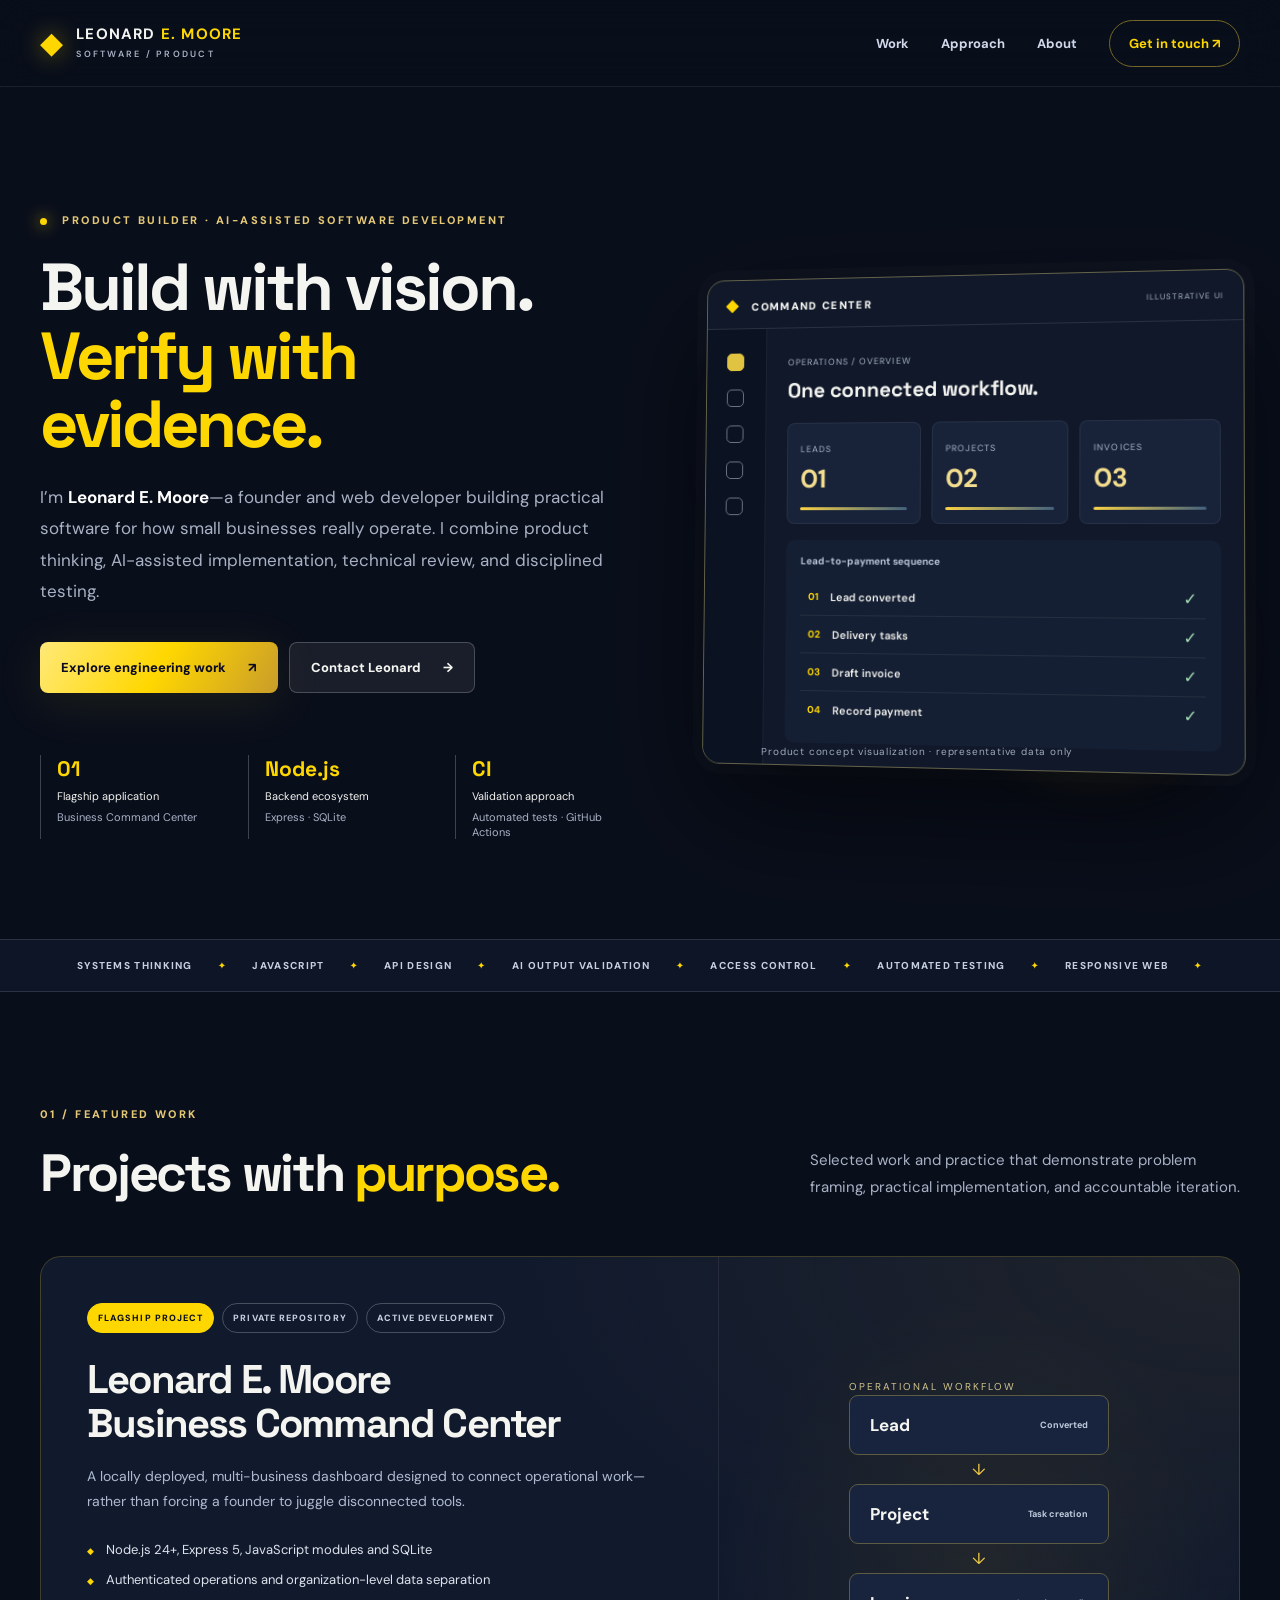
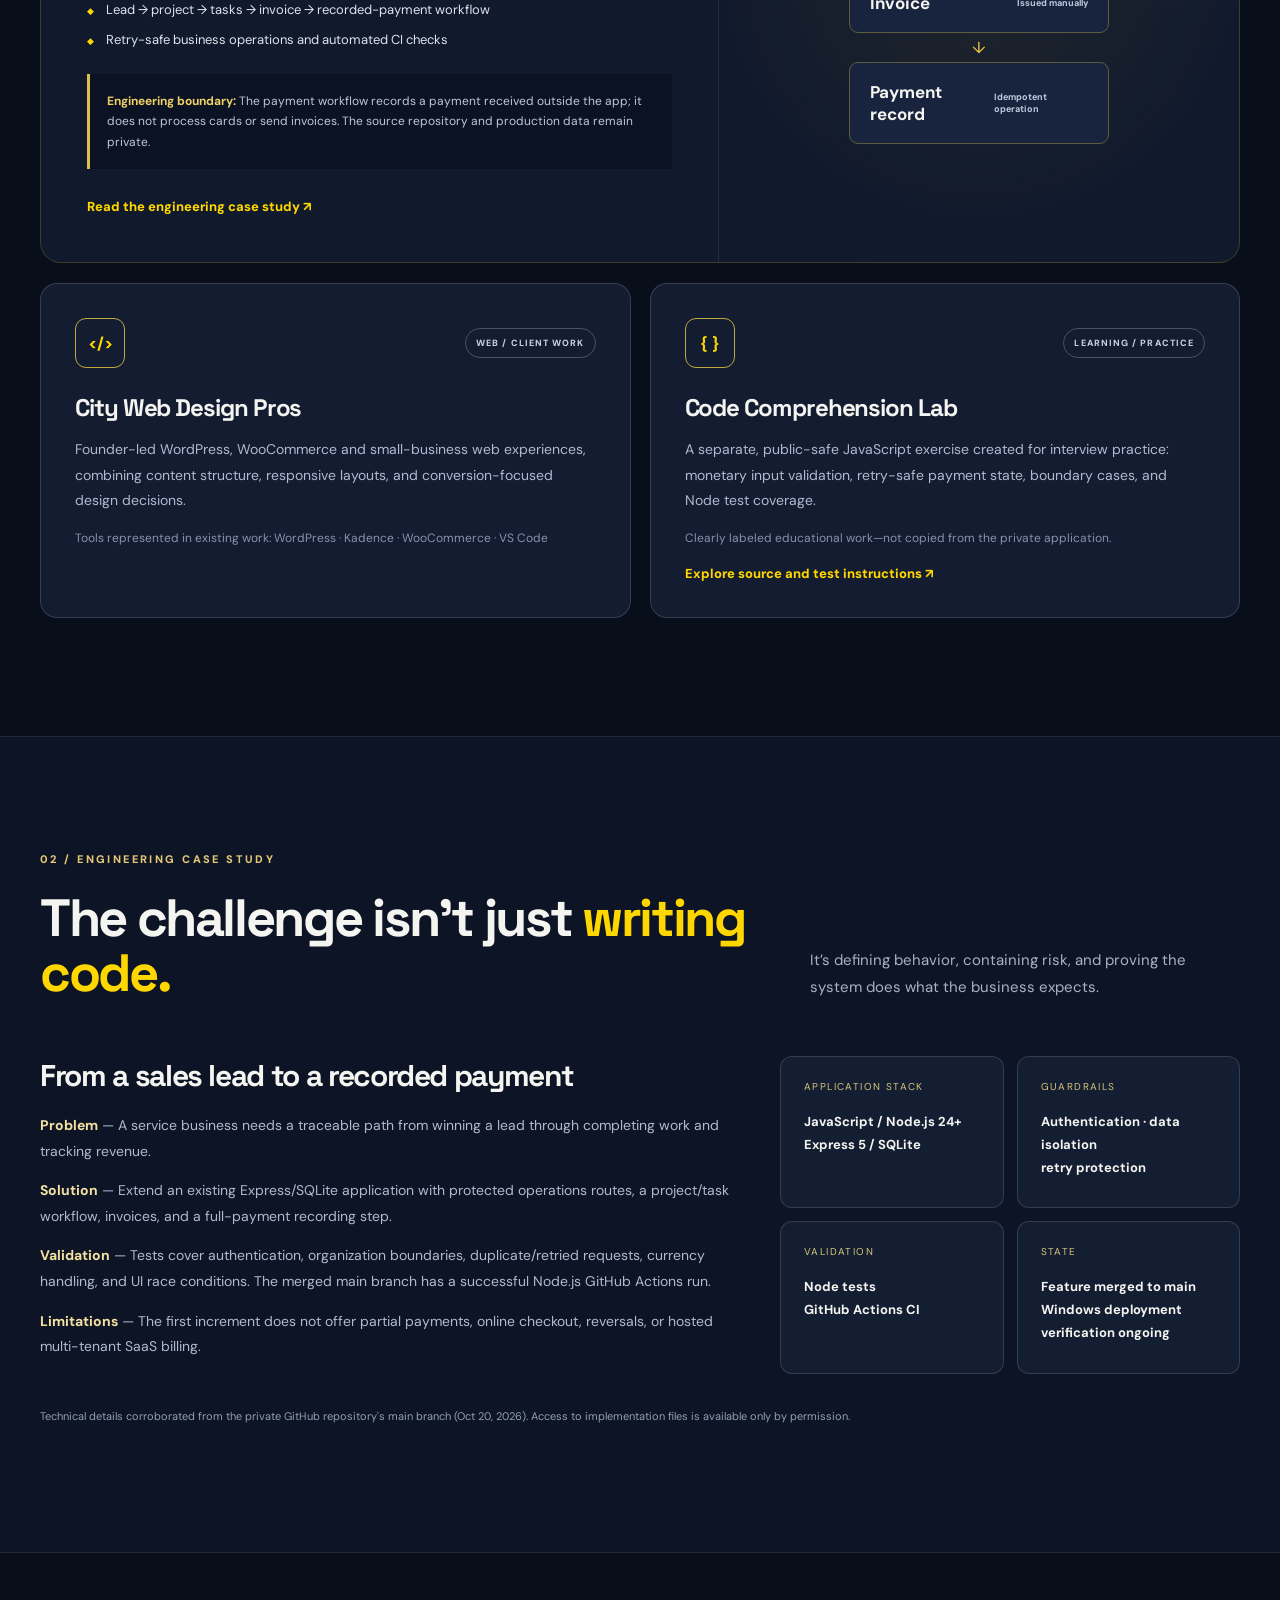
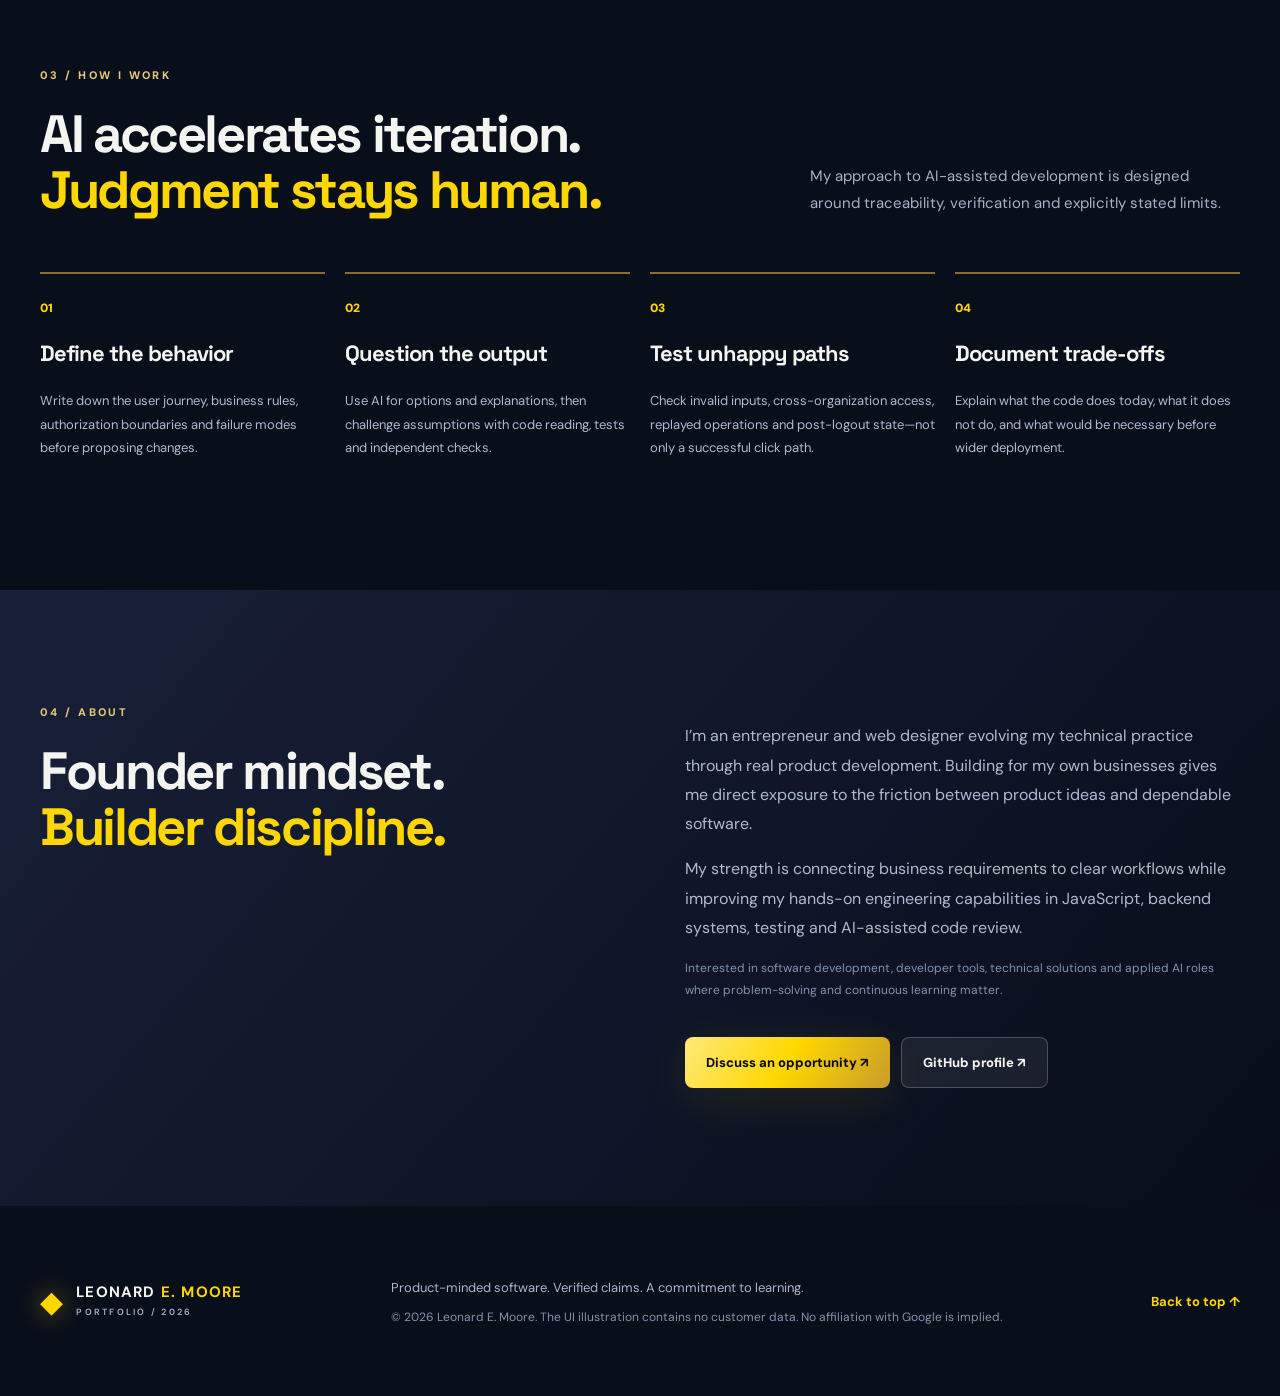
==== index.html @ 10c9452b "Publish engineering portfolio homepage" ====
<!doctype html>
<html lang="en"><head>
<meta charset="UTF-8"><meta name="viewport" content="width=device-width,initial-scale=1">
<meta name="theme-color" content="#090e1b"><meta name="description" content="Leonard E. Moore — founder, AI-assisted software builder and web developer. Explore real-world projects, engineering decisions, and selected work.">
<title>Leonard E. Moore | Software & Product Portfolio</title>
<link rel="icon" href="favicon.svg" type="image/svg+xml"><link rel="stylesheet" href="styles.css">
<meta property="og:title" content="Leonard E. Moore — Software & Product Portfolio"><meta property="og:description" content="Building thoughtful software where product vision meets engineering validation.">
</head><body>
<a class="skip" href="#main">Skip to main content</a>
<header class="nav-wrap"><nav class="nav container" aria-label="Main navigation">
<a class="brand" href="#top"><span class="diamond" aria-hidden="true">◆</span><span>LEONARD <b>E. MOORE</b><small>SOFTWARE / PRODUCT</small></span></a>
<button id="menu" class="menu" aria-controls="nav-links" aria-expanded="false">Menu <span aria-hidden="true">☰</span></button>
<div id="nav-links" class="nav-links"><a href="#work">Work</a><a href="#engineering">Approach</a><a href="#about">About</a><a class="nav-contact" href="mailto:richnerdznation@gmail.com?subject=Software%20portfolio%20inquiry">Get in touch ↗</a></div>
</nav></header>
<main id="main">
<section class="hero container" id="top">
<div class="hero-copy"><p class="eyebrow"><span class="status-dot"></span> PRODUCT BUILDER · AI-ASSISTED SOFTWARE DEVELOPMENT</p>
<h1>Build with vision.<br><em>Verify with evidence.</em></h1>
<p class="lede">I’m <strong>Leonard E. Moore</strong>—a founder and web developer building practical software for how small businesses really operate. I combine product thinking, AI-assisted implementation, technical review, and disciplined testing.</p>
<div class="actions"><a class="btn primary" href="#work">Explore engineering work <span>↗</span></a><a class="btn secondary" href="mailto:richnerdznation@gmail.com?subject=Software%20engineering%20opportunity">Contact Leonard <span>→</span></a></div>
<div class="hero-facts"><div><b>01</b><span>Flagship application</span><small>Business Command Center</small></div><div><b>Node.js</b><span>Backend ecosystem</span><small>Express · SQLite</small></div><div><b>CI</b><span>Validation approach</span><small>Automated tests · GitHub Actions</small></div></div>
</div>
<div class="hero-visual" aria-label="Illustrative product dashboard mockup, not live business data"><div class="orb orb-a"></div><div class="orb orb-b"></div><div class="window"><div class="window-top"><span class="window-brand"><i>◆</i> COMMAND CENTER</span><span class="window-light">ILLUSTRATIVE UI</span></div><div class="window-body"><div class="side"><span class="side-hi"></span><span></span><span></span><span></span><span></span></div><div class="board"><div class="board-head"><small>OPERATIONS / OVERVIEW</small><b>One connected workflow.</b></div><div class="minicards"><div><small>LEADS</small><b>01</b><span class="mini-line"></span></div><div><small>PROJECTS</small><b>02</b><span class="mini-line"></span></div><div><small>INVOICES</small><b>03</b><span class="mini-line"></span></div></div><div class="timeline"><div class="timeline-title">Lead-to-payment sequence</div><div class="step"><span>01</span><b>Lead converted</b><i>✓</i></div><div class="step"><span>02</span><b>Delivery tasks</b><i>✓</i></div><div class="step"><span>03</span><b>Draft invoice</b><i>✓</i></div><div class="step last"><span>04</span><b>Record payment</b><i>✓</i></div></div></div></div></div><p class="visual-caption">Product concept visualization · representative data only</p></div>
</section>
<div class="ticker" aria-label="Core areas"><div class="ticker-inner">SYSTEMS THINKING <span>✦</span> JAVASCRIPT <span>✦</span> API DESIGN <span>✦</span> AI OUTPUT VALIDATION <span>✦</span> ACCESS CONTROL <span>✦</span> AUTOMATED TESTING <span>✦</span> RESPONSIVE WEB <span>✦</span></div></div>
<section class="section container" id="work"><div class="section-label">01 / FEATURED WORK</div><div class="section-heading"><h2>Projects with <em>purpose.</em></h2><p>Selected work and practice that demonstrate problem framing, practical implementation, and accountable iteration.</p></div>
<article class="feature"><div class="feature-copy"><div class="tags"><span class="tag gold">FLAGSHIP PROJECT</span><span class="tag">PRIVATE REPOSITORY</span><span class="tag">ACTIVE DEVELOPMENT</span></div><h3>Leonard E. Moore<br>Business Command Center</h3><p>A locally deployed, multi-business dashboard designed to connect operational work—rather than forcing a founder to juggle disconnected tools.</p><ul class="feature-list"><li>Node.js 24+, Express 5, JavaScript modules and SQLite</li><li>Authenticated operations and organization-level data separation</li><li>Lead → project → tasks → invoice → recorded-payment workflow</li><li>Retry-safe business operations and automated CI checks</li></ul><div class="note"><strong>Engineering boundary:</strong> The payment workflow records a payment received outside the app; it does not process cards or send invoices. The source repository and production data remain private.</div><a class="text-link" href="#case-study">Read the engineering case study <span>↗</span></a></div><div class="feature-art" aria-label="Diagram of the implemented operations workflow"><div class="vertical-flow"><span>OPERATIONAL WORKFLOW</span><div>Lead <small>Converted</small></div><i>↓</i><div>Project <small>Task creation</small></div><i>↓</i><div>Invoice <small>Issued manually</small></div><i>↓</i><div>Payment record <small>Idempotent operation</small></div></div></div></article>
<div class="project-grid"><article class="project-card"><div class="card-top"><span class="icon-disc">&lt;/&gt;</span><span class="tag">WEB / CLIENT WORK</span></div><h3>City Web Design Pros</h3><p>Founder-led WordPress, WooCommerce and small-business web experiences, combining content structure, responsive layouts, and conversion-focused design decisions.</p><p class="small-muted">Tools represented in existing work: WordPress · Kadence · WooCommerce · VS Code</p></article><article class="project-card"><div class="card-top"><span class="icon-disc">{ }</span><span class="tag">LEARNING / PRACTICE</span></div><h3>Code Comprehension Lab</h3><p>A separate, public-safe JavaScript exercise created for interview practice: monetary input validation, retry-safe payment state, boundary cases, and Node test coverage.</p><p class="small-muted">Clearly labeled educational work—not copied from the private application.</p><a class="text-link" href="samples/index.html">Explore source and test instructions ↗</a></article></div>
</section>
<section class="section dark-section" id="case-study"><div class="container"><div class="section-label">02 / ENGINEERING CASE STUDY</div><div class="section-heading"><h2>The challenge isn’t just <em>writing code.</em></h2><p>It’s defining behavior, containing risk, and proving the system does what the business expects.</p></div><div class="case-grid"><div class="case-main"><h3>From a sales lead to a recorded payment</h3><p><strong>Problem</strong> — A service business needs a traceable path from winning a lead through completing work and tracking revenue.</p><p><strong>Solution</strong> — Extend an existing Express/SQLite application with protected operations routes, a project/task workflow, invoices, and a full-payment recording step.</p><p><strong>Validation</strong> — Tests cover authentication, organization boundaries, duplicate/retried requests, currency handling, and UI race conditions. The merged main branch has a successful Node.js GitHub Actions run.</p><p><strong>Limitations</strong> — The first increment does not offer partial payments, online checkout, reversals, or hosted multi-tenant SaaS billing.</p></div><div class="case-sidebar"><div><small>APPLICATION STACK</small><strong>JavaScript / Node.js 24+<br>Express 5 / SQLite</strong></div><div><small>GUARDRAILS</small><strong>Authentication · data isolation<br>retry protection</strong></div><div><small>VALIDATION</small><strong>Node tests<br>GitHub Actions CI</strong></div><div><small>STATE</small><strong>Feature merged to main<br>Windows deployment verification ongoing</strong></div></div></div><p class="source-note">Technical details corroborated from the private GitHub repository's main branch (Oct 20, 2026). Access to implementation files is available only by permission.</p></div></section>
<section class="section container" id="engineering"><div class="section-label">03 / HOW I WORK</div><div class="section-heading"><h2>AI accelerates iteration.<br><em>Judgment stays human.</em></h2><p>My approach to AI-assisted development is designed around traceability, verification and explicitly stated limits.</p></div><div class="values-grid"><article><span>01</span><h3>Define the behavior</h3><p>Write down the user journey, business rules, authorization boundaries and failure modes before proposing changes.</p></article><article><span>02</span><h3>Question the output</h3><p>Use AI for options and explanations, then challenge assumptions with code reading, tests and independent checks.</p></article><article><span>03</span><h3>Test unhappy paths</h3><p>Check invalid inputs, cross-organization access, replayed operations and post-logout state—not only a successful click path.</p></article><article><span>04</span><h3>Document trade-offs</h3><p>Explain what the code does today, what it does not do, and what would be necessary before wider deployment.</p></article></div></section>
<section class="section about-section" id="about"><div class="container about-grid"><div><div class="section-label">04 / ABOUT</div><h2>Founder mindset.<br><em>Builder discipline.</em></h2></div><div><p>I’m an entrepreneur and web designer evolving my technical practice through real product development. Building for my own businesses gives me direct exposure to the friction between product ideas and dependable software.</p><p>My strength is connecting business requirements to clear workflows while improving my hands-on engineering capabilities in JavaScript, backend systems, testing and AI-assisted code review.</p><p class="small-muted">Interested in software development, developer tools, technical solutions and applied AI roles where problem-solving and continuous learning matter.</p><div class="actions"><a class="btn primary" href="mailto:richnerdznation@gmail.com?subject=Opportunity%20for%20Leonard%20E.%20Moore">Discuss an opportunity ↗</a><a class="btn secondary" href="https://github.com/mooreliving777" target="_blank" rel="noopener noreferrer">GitHub profile ↗</a></div></div></div></section>
</main><footer class="footer container"><div class="brand"><span class="diamond" aria-hidden="true">◆</span><span>LEONARD <b>E. MOORE</b><small>PORTFOLIO / 2026</small></span></div><div><p>Product-minded software. Verified claims. A commitment to learning.</p><p class="small-muted">© 2026 Leonard E. Moore. The UI illustration contains no customer data. No affiliation with Google is implied.</p></div><a href="#top">Back to top ↑</a></footer>
<script src="script.js" defer></script>
</body></html>
---- styles.css ----
@import url('https://fonts.googleapis.com/css2?family=DM+Sans:wght@400;500;600;700;800&family=Space+Grotesk:wght@400;500;600;700&display=swap');
:root{--bg:#090e1b;--bg2:#11182a;--card:#151e32;--edge:#30394b;--gold:#ffd700;--soft:#e5c876;--white:#f4f4f0;--muted:#a9b2c5;--navy:#0a0a23;--content:1200px}*{box-sizing:border-box}html{scroll-behavior:smooth}body{margin:0;background:var(--bg);color:var(--white);font-family:'DM Sans',system-ui,-apple-system,Arial,sans-serif}h1,h2,h3{font-family:'Space Grotesk',system-ui,sans-serif;letter-spacing:-.045em}a{color:inherit;text-decoration:none}a:focus-visible,button:focus-visible{outline:3px solid var(--gold);outline-offset:4px}.container{width:min(calc(100% - 64px),var(--content));margin-inline:auto}.skip{position:absolute;top:-80px;left:10px;background:var(--gold);color:#111;z-index:999;padding:12px}.skip:focus{top:12px}.nav-wrap{z-index:40;position:sticky;top:0;border-bottom:1px solid rgba(255,255,255,.08);background:rgba(9,14,27,.86);backdrop-filter:blur(20px)}.nav{height:86px;display:flex;align-items:center;justify-content:space-between;gap:28px}.brand{display:flex;align-items:center;gap:12px;line-height:1.1;font-size:15px;letter-spacing:.08em;font-weight:700;white-space:nowrap}.brand b{color:var(--gold)}.brand small{display:block;font-size:9px;letter-spacing:.25em;font-weight:600;color:var(--muted);margin-top:8px}.diamond{color:var(--gold);font-size:30px;filter:drop-shadow(0 0 12px rgba(255,215,0,.48))}.nav-links{display:flex;align-items:center;gap:32px;font-size:13px;font-weight:700;color:#d0d8ea}.nav-links a:hover,.footer a:hover{color:var(--gold)}.nav-contact{border:1px solid #756826;border-radius:100px;padding:14px 19px;color:var(--gold)}.menu{display:none}.hero{min-height:730px;padding-top:115px;padding-bottom:100px;display:grid;grid-template-columns:1.05fr .95fr;align-items:center;gap:55px}.eyebrow,.section-label{font-size:11px;letter-spacing:.22em;font-weight:800;color:var(--soft)}.status-dot{display:inline-block;background:var(--gold);width:7px;height:7px;box-shadow:0 0 15px var(--gold);border-radius:100%;vertical-align:middle;margin-right:10px}.hero h1{font-size:clamp(50px,5.2vw,84px);line-height:1.03;margin:26px 0 23px;font-weight:700}.hero h1 em,h2 em{font-style:normal;color:var(--gold)}.lede{color:var(--muted);font-size:17px;line-height:1.85;max-width:680px}.lede strong{color:#fff}.actions{display:flex;gap:11px;flex-wrap:wrap;margin-top:35px}.btn{border-radius:8px;padding:16px 21px;display:inline-flex;justify-content:space-between;align-items:center;gap:22px;font-size:13px;font-weight:800;transition:transform .2s,background .2s}.btn:hover{transform:translateY(-3px)}.primary{color:#0a0a23;background:linear-gradient(120deg,#ffe978,#ffd700,#c99c2a);box-shadow:0 10px 50px #ffd70018}.secondary{background:#fff1;border:1px solid #ffffff36}.hero-facts{display:flex;gap:22px;margin-top:62px}.hero-facts div{flex:1;border-left:1px solid #ffffff38;padding-left:16px}.hero-facts b{display:block;font-family:'Space Grotesk';font-size:21px;color:var(--gold)}.hero-facts span,.hero-facts small{display:block;font-size:11px;margin-top:7px}.hero-facts small{color:var(--muted);line-height:1.3}.hero-visual{position:relative;min-height:495px;display:flex;align-items:center;justify-content:center;isolation:isolate}.orb{position:absolute;z-index:-1;border-radius:50%;filter:blur(11px)}.orb-a{width:320px;height:320px;top:3%;left:0;background:radial-gradient(circle,#3b385c,transparent 70%)}.orb-b{width:320px;height:320px;bottom:-8%;right:-3%;background:radial-gradient(circle,#be9b2060,transparent 70%)}.window{width:100%;max-width:560px;background:#10182a;border:1px solid #64634a;border-radius:18px;overflow:hidden;box-shadow:0 45px 120px #0009,0 0 0 10px #ffffff05;transform:perspective(1300px) rotateY(-7deg) rotateX(2deg)}.window-top{height:50px;border-bottom:1px solid #ffffff1c;display:flex;justify-content:space-between;align-items:center;padding:0 19px}.window-brand{font-size:11px;font-weight:900;letter-spacing:.12em}.window-brand i{color:var(--gold);font-style:normal;font-size:18px;margin-right:8px}.window-light{font-size:8px;color:#aeb8c9;letter-spacing:.12em}.window-body{display:grid;grid-template-columns:63px 1fr;min-height:330px}.side{background:#0b1221;border-right:1px solid #ffffff12;display:flex;flex-direction:column;gap:19px;padding:25px 21px}.side span{height:18px;width:18px;border:1px solid #6e7484;border-radius:5px}.side .side-hi{background:#e0c340;border-color:#e0c340}.board{padding:22px}.board-head small,.minicards small{color:#a9b5c7;font-size:9px;letter-spacing:.12em}.board-head b{display:block;font-size:21px;font-family:'Space Grotesk';margin-top:7px}.minicards{display:grid;grid-template-columns:repeat(3,1fr);gap:11px;margin-top:20px}.minicards>div{background:#18233a;border:1px solid #ffffff10;border-radius:8px;padding:13px}.minicards b{font-size:26px;display:block;margin-top:5px;color:#f3dd8e}.mini-line{display:block;height:3px;background:linear-gradient(to right,#fbd345,#42617c);margin-top:12px;border-radius:3px}.timeline{margin-top:16px;background:#151f33;border-radius:9px;padding:15px}.timeline-title{color:#b8c2d7;font-size:10px;font-weight:800;margin-bottom:11px}.step{display:flex;align-items:center;gap:12px;padding:8px;border-bottom:1px solid #ffffff12}.step span{color:var(--gold);font-weight:700;font-size:10px}.step b{font-weight:600;font-size:11px;flex:1}.step i{color:#a5dfb5;font-style:normal}.step.last{border-bottom:0}.visual-caption{position:absolute;bottom:0;left:12%;font-size:10px;color:#9da9b9;letter-spacing:.08em}.ticker{border-top:1px solid #ffffff20;border-bottom:1px solid #ffffff20;background:#0e1526;overflow:hidden}.ticker-inner{margin:auto;max-width:1280px;padding:19px 28px;display:flex;gap:25px;align-items:center;justify-content:center;white-space:nowrap;font-weight:800;font-size:10px;letter-spacing:.13em;color:#c5cfdf}.ticker span{color:var(--gold)}.section{padding-top:115px;padding-bottom:118px;scroll-margin-top:85px}.section-label{margin-bottom:24px}.section-heading{display:flex;justify-content:space-between;gap:40px;align-items:end;margin-bottom:55px}.section h2{font-size:clamp(39px,4.1vw,62px);line-height:1.06;margin:0}.section-heading p{color:var(--muted);line-height:1.8;font-size:15px;max-width:430px;margin:0}.feature{border:1px solid #6c612d80;border-radius:21px;display:grid;grid-template-columns:1.13fr .87fr;background:radial-gradient(ellipse at top right,#51432138,transparent 42%),#111a2d;overflow:hidden}.feature-copy{padding:46px}.tags{display:flex;gap:8px;flex-wrap:wrap}.tag{font-size:9px;font-weight:800;letter-spacing:.12em;border:1px solid #ffffff3a;color:#c9d1e1;border-radius:30px;padding:8px 10px}.tag.gold{color:#0b101a;background:var(--gold);border-color:var(--gold)}.feature h3{font-size:40px;line-height:1.1;margin:25px 0 18px}.feature p,.project-card p,.case-grid p,.about-grid p{line-height:1.83;color:#afbad0;font-size:14px}.feature-list{list-style:none;padding:0;margin:26px 0}.feature-list li{color:#dde3ec;margin:13px 0;font-size:13px}.feature-list li:before{content:'◆';font-size:9px;color:var(--gold);margin-right:12px}.note{background:#0b1224;border-left:3px solid #dabd4a;padding:17px;font-size:12px;line-height:1.7;color:#bec7d6;margin-bottom:26px}.note strong{color:#f0d166}.text-link{color:var(--gold);font-weight:800;font-size:13px}.text-link:hover{text-decoration:underline}.feature-art{display:grid;place-items:center;background:radial-gradient(circle at center,#5049273d,transparent 65%);border-left:1px solid #ffffff12;padding:40px}.vertical-flow{width:100%;max-width:260px}.vertical-flow>span{color:#d3c58d;font-size:10px;letter-spacing:.2em}.vertical-flow>div{display:flex;align-items:center;justify-content:space-between;padding:18px 20px;background:#18243d;border:1px solid #5e5c40;border-radius:9px;font-size:17px;font-weight:700}.vertical-flow small{font-size:9px;color:#bfcbdd}.vertical-flow i{display:block;color:#f0c843;font-style:normal;text-align:center;padding:4px}.project-grid{display:grid;grid-template-columns:1fr 1fr;gap:19px;margin-top:20px}.project-card{border:1px solid #ffffff26;background:#131c30;border-radius:17px;padding:34px;min-height:275px}.card-top{display:flex;align-items:center;justify-content:space-between}.icon-disc{display:grid;place-items:center;width:50px;height:50px;border:1px solid #c2a73b;color:var(--gold);font-size:16px;border-radius:11px;font-weight:800}.project-card h3{font-size:24px;margin-bottom:0}.small-muted{font-size:12px!important;color:#8493ac!important}.dark-section{background:#0d1425;border-top:1px solid #ffffff17;border-bottom:1px solid #ffffff17}.case-grid{display:grid;grid-template-columns:1.2fr .8fr;gap:50px}.case-main h3{font-size:30px;margin:0 0 18px}.case-main strong{color:#f5e2a3}.case-sidebar{display:grid;grid-template-columns:1fr 1fr;gap:13px}.case-sidebar>div{padding:23px;border:1px solid #ffffff23;border-radius:12px;background:#141e32}.case-sidebar small{display:block;color:#d8c477;font-size:10px;letter-spacing:.14em;margin-bottom:17px}.case-sidebar strong{font-size:13px;line-height:1.6}.source-note{font-size:11px!important;color:#90a0b5!important;margin-top:35px}.values-grid{display:grid;grid-template-columns:repeat(4,1fr);gap:20px}.values-grid article{border-top:2px solid #88702a;padding-top:22px}.values-grid article>span{font-size:12px;color:var(--gold);font-weight:900}.values-grid h3{font-size:22px}.values-grid p{font-size:13px;color:#afbad0;line-height:1.8}.about-section{background:linear-gradient(130deg,#182038,#080d19)}.about-grid{display:grid;grid-template-columns:1fr 1fr;gap:90px}.about-grid p{font-size:16px}.footer{min-height:190px;display:flex;align-items:center;justify-content:space-between;gap:30px}.footer p{font-size:13px;color:#aab5ca}.footer a{color:var(--gold);font-weight:700;font-size:13px}@media(max-width:1100px){.hero{grid-template-columns:1fr;gap:35px;padding-top:75px}.hero-visual{max-width:720px;width:100%;margin:auto}.values-grid{grid-template-columns:repeat(2,1fr)}}@media(max-width:760px){.container{width:min(calc(100% - 34px),var(--content))}.nav{height:69px}.brand{font-size:12px}.diamond{font-size:24px}.nav-links{display:none;position:absolute;left:0;right:0;top:69px;flex-direction:column;align-items:stretch;padding:20px;background:#0a1223;border-bottom:1px solid #ffffff22}.nav-links.show{display:flex}.menu{display:block;background:transparent;border:1px solid #77818f;border-radius:9px;color:white;padding:9px 13px}.hero{padding-top:55px;padding-bottom:50px;min-height:0}.hero h1{font-size:clamp(43px,12vw,64px)}.lede{font-size:15px}.hero-facts{margin-top:35px;gap:10px}.hero-facts div{padding-left:9px}.hero-facts b{font-size:15px}.hero-facts span,.hero-facts small{font-size:10px}.hero-visual{min-height:405px}.window{transform:none}.ticker-inner{overflow:auto;justify-content:start}.section{padding-top:73px;padding-bottom:75px}.section-heading{display:block;margin-bottom:35px}.section-heading p{margin-top:22px}.feature,.case-grid,.about-grid,.project-grid{grid-template-columns:1fr}.feature-copy{padding:25px}.feature-art{border-left:0;border-top:1px solid #ffffff24;padding:35px}.feature h3{font-size:32px}.project-card{min-height:auto}.values-grid{grid-template-columns:1fr 1fr}.case-grid{gap:20px}.footer{padding-block:35px;display:block}.footer>div{margin-bottom:15px}}@media(max-width:400px){.values-grid,.case-sidebar{grid-template-columns:1fr}.minicards{gap:5px}.board{padding:12px}.window-body{grid-template-columns:38px 1fr}.side{padding:20px 10px}.hero-visual{min-height:360px}.visual-caption{bottom:-15px}.actions .btn{width:100%}}@media(prefers-reduced-motion:reduce){html{scroll-behavior:auto}.btn{transition:none}}
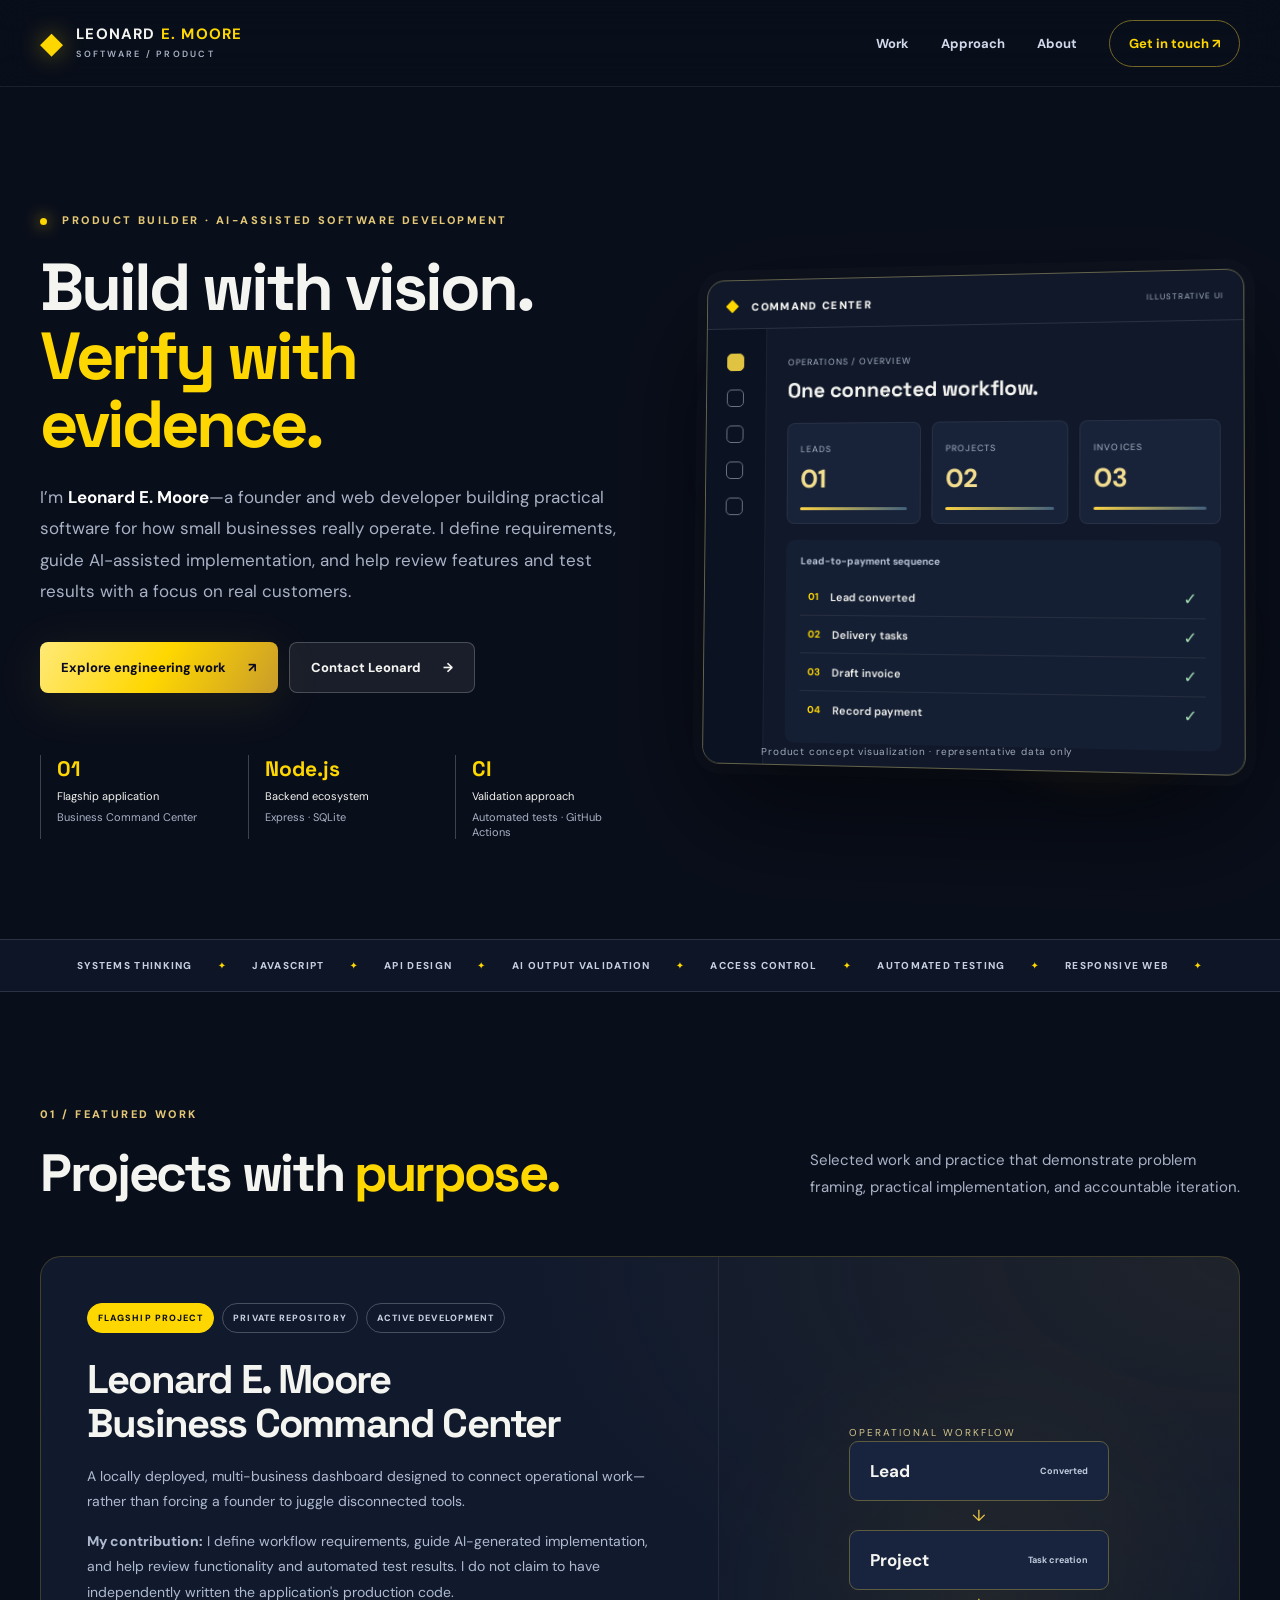
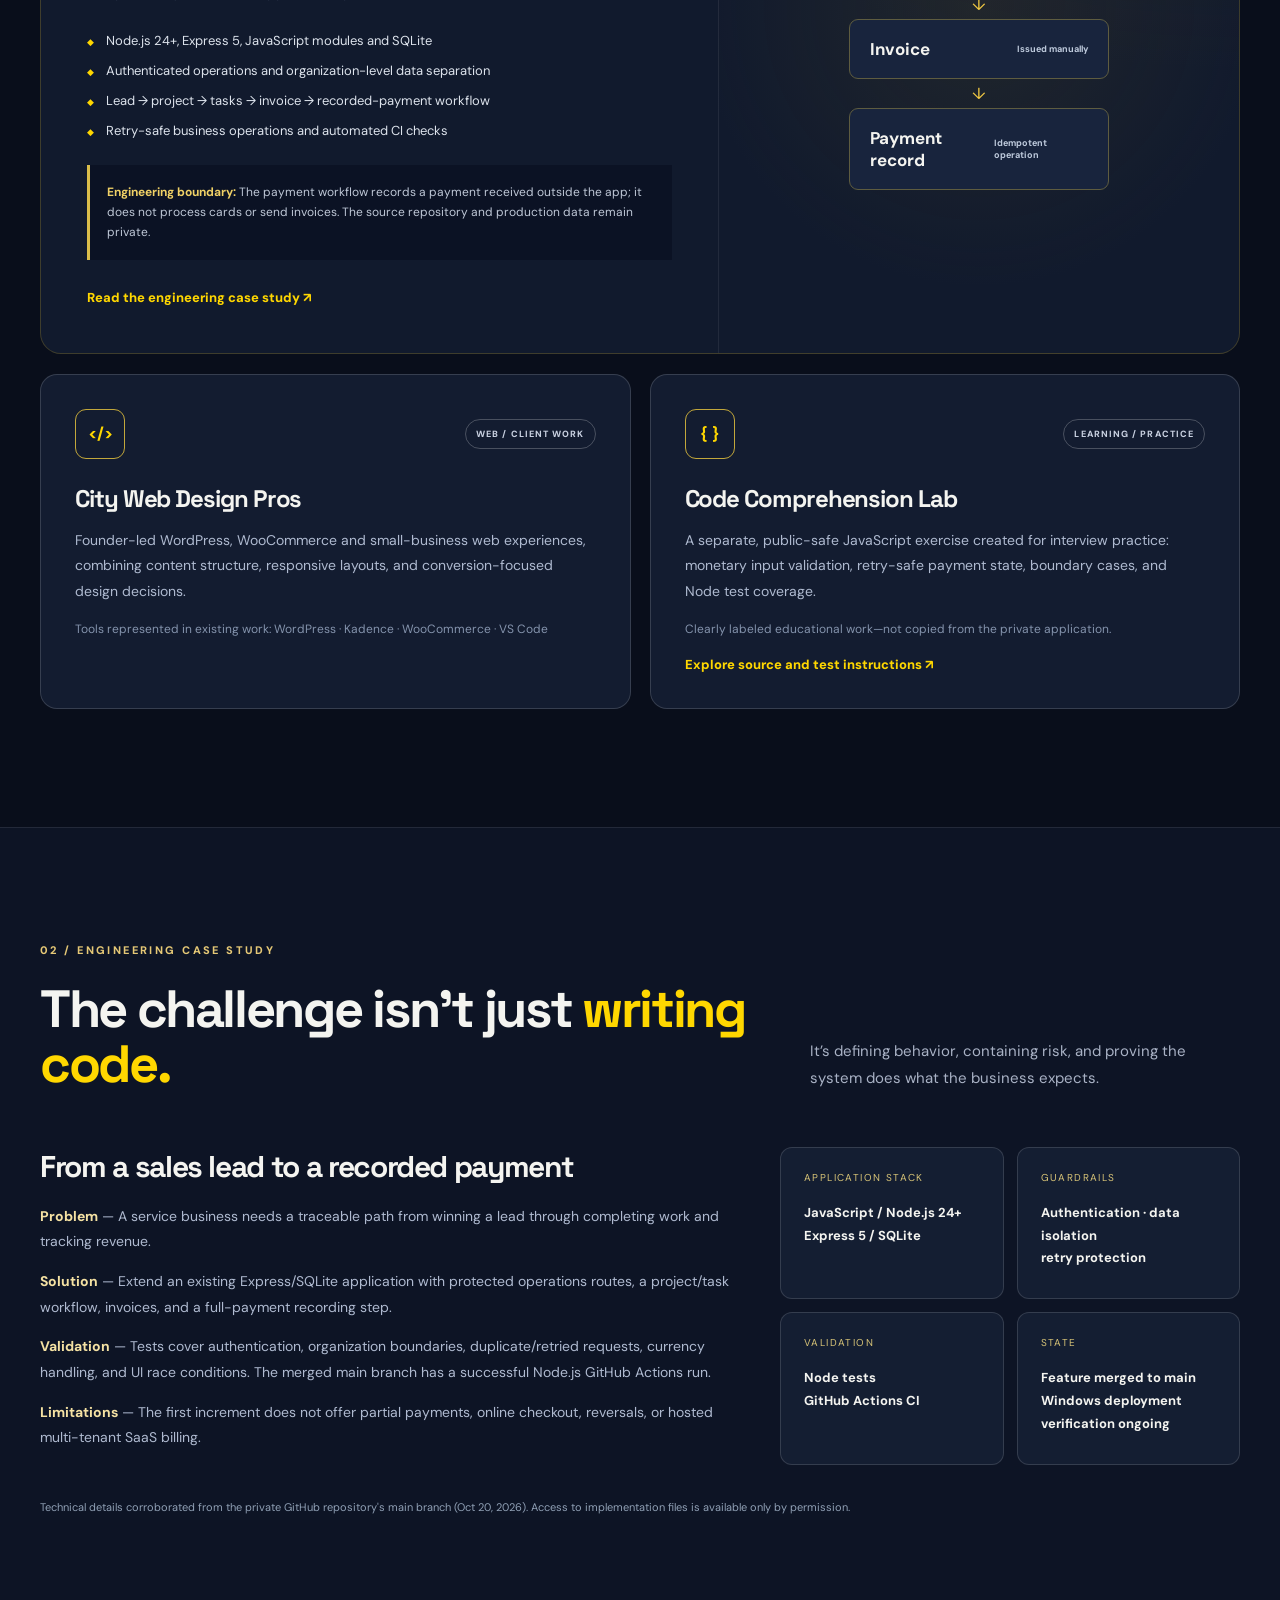
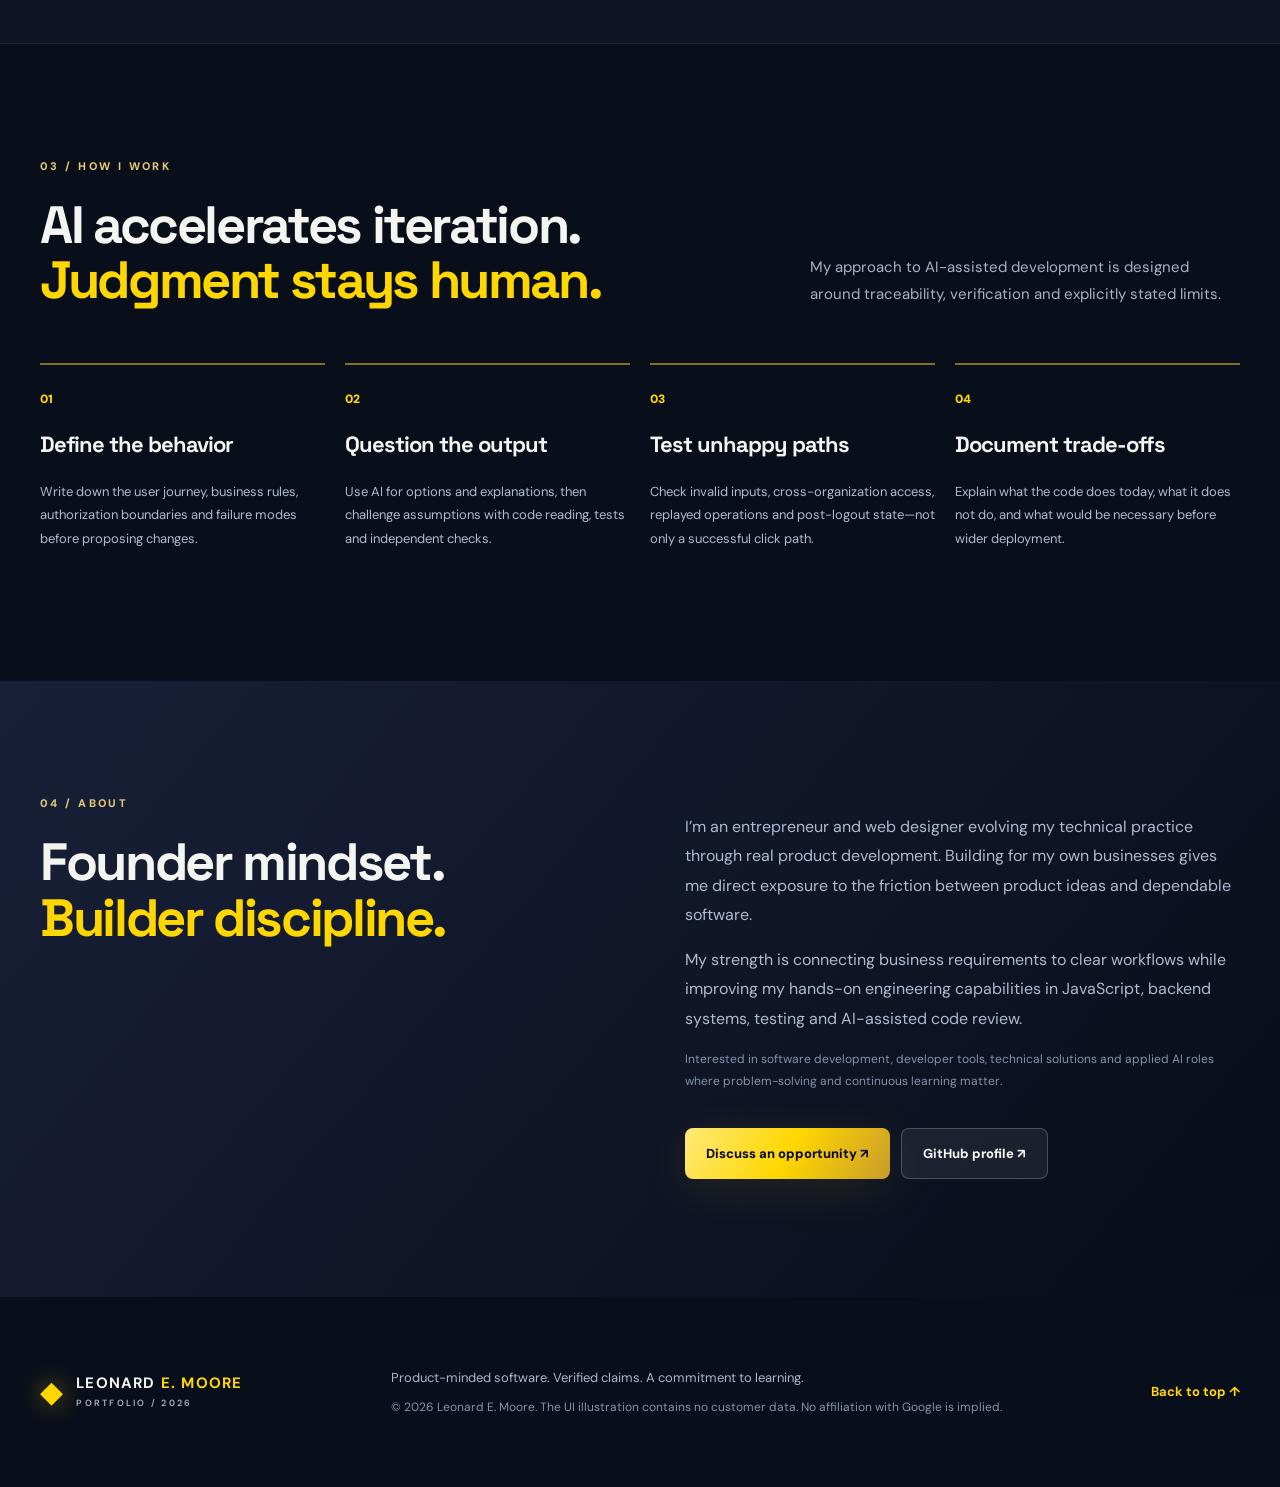
==== commit e3c7112f: "Clarify candidate's AI-assisted contribution and testing role" ====
--- a/index.html
+++ b/index.html
@@ -16,7 +16,7 @@
 <section class="hero container" id="top">
 <div class="hero-copy"><p class="eyebrow"><span class="status-dot"></span> PRODUCT BUILDER · AI-ASSISTED SOFTWARE DEVELOPMENT</p>
 <h1>Build with vision.<br><em>Verify with evidence.</em></h1>
-<p class="lede">I’m <strong>Leonard E. Moore</strong>—a founder and web developer building practical software for how small businesses really operate. I combine product thinking, AI-assisted implementation, technical review, and disciplined testing.</p>
+<p class="lede">I’m <strong>Leonard E. Moore</strong>—a founder and web developer building practical software for how small businesses really operate. I define requirements, guide AI-assisted implementation, and help review features and test results with a focus on real customers.</p>
 <div class="actions"><a class="btn primary" href="#work">Explore engineering work <span>↗</span></a><a class="btn secondary" href="mailto:richnerdznation@gmail.com?subject=Software%20engineering%20opportunity">Contact Leonard <span>→</span></a></div>
 <div class="hero-facts"><div><b>01</b><span>Flagship application</span><small>Business Command Center</small></div><div><b>Node.js</b><span>Backend ecosystem</span><small>Express · SQLite</small></div><div><b>CI</b><span>Validation approach</span><small>Automated tests · GitHub Actions</small></div></div>
 </div>
@@ -24,7 +24,7 @@
 </section>
 <div class="ticker" aria-label="Core areas"><div class="ticker-inner">SYSTEMS THINKING <span>✦</span> JAVASCRIPT <span>✦</span> API DESIGN <span>✦</span> AI OUTPUT VALIDATION <span>✦</span> ACCESS CONTROL <span>✦</span> AUTOMATED TESTING <span>✦</span> RESPONSIVE WEB <span>✦</span></div></div>
 <section class="section container" id="work"><div class="section-label">01 / FEATURED WORK</div><div class="section-heading"><h2>Projects with <em>purpose.</em></h2><p>Selected work and practice that demonstrate problem framing, practical implementation, and accountable iteration.</p></div>
-<article class="feature"><div class="feature-copy"><div class="tags"><span class="tag gold">FLAGSHIP PROJECT</span><span class="tag">PRIVATE REPOSITORY</span><span class="tag">ACTIVE DEVELOPMENT</span></div><h3>Leonard E. Moore<br>Business Command Center</h3><p>A locally deployed, multi-business dashboard designed to connect operational work—rather than forcing a founder to juggle disconnected tools.</p><ul class="feature-list"><li>Node.js 24+, Express 5, JavaScript modules and SQLite</li><li>Authenticated operations and organization-level data separation</li><li>Lead → project → tasks → invoice → recorded-payment workflow</li><li>Retry-safe business operations and automated CI checks</li></ul><div class="note"><strong>Engineering boundary:</strong> The payment workflow records a payment received outside the app; it does not process cards or send invoices. The source repository and production data remain private.</div><a class="text-link" href="#case-study">Read the engineering case study <span>↗</span></a></div><div class="feature-art" aria-label="Diagram of the implemented operations workflow"><div class="vertical-flow"><span>OPERATIONAL WORKFLOW</span><div>Lead <small>Converted</small></div><i>↓</i><div>Project <small>Task creation</small></div><i>↓</i><div>Invoice <small>Issued manually</small></div><i>↓</i><div>Payment record <small>Idempotent operation</small></div></div></div></article>
+<article class="feature"><div class="feature-copy"><div class="tags"><span class="tag gold">FLAGSHIP PROJECT</span><span class="tag">PRIVATE REPOSITORY</span><span class="tag">ACTIVE DEVELOPMENT</span></div><h3>Leonard E. Moore<br>Business Command Center</h3><p>A locally deployed, multi-business dashboard designed to connect operational work—rather than forcing a founder to juggle disconnected tools.</p><p><strong>My contribution:</strong> I define workflow requirements, guide AI-generated implementation, and help review functionality and automated test results. I do not claim to have independently written the application's production code.</p><ul class="feature-list"><li>Node.js 24+, Express 5, JavaScript modules and SQLite</li><li>Authenticated operations and organization-level data separation</li><li>Lead → project → tasks → invoice → recorded-payment workflow</li><li>Retry-safe business operations and automated CI checks</li></ul><div class="note"><strong>Engineering boundary:</strong> The payment workflow records a payment received outside the app; it does not process cards or send invoices. The source repository and production data remain private.</div><a class="text-link" href="#case-study">Read the engineering case study <span>↗</span></a></div><div class="feature-art" aria-label="Diagram of the implemented operations workflow"><div class="vertical-flow"><span>OPERATIONAL WORKFLOW</span><div>Lead <small>Converted</small></div><i>↓</i><div>Project <small>Task creation</small></div><i>↓</i><div>Invoice <small>Issued manually</small></div><i>↓</i><div>Payment record <small>Idempotent operation</small></div></div></div></article>
 <div class="project-grid"><article class="project-card"><div class="card-top"><span class="icon-disc">&lt;/&gt;</span><span class="tag">WEB / CLIENT WORK</span></div><h3>City Web Design Pros</h3><p>Founder-led WordPress, WooCommerce and small-business web experiences, combining content structure, responsive layouts, and conversion-focused design decisions.</p><p class="small-muted">Tools represented in existing work: WordPress · Kadence · WooCommerce · VS Code</p></article><article class="project-card"><div class="card-top"><span class="icon-disc">{ }</span><span class="tag">LEARNING / PRACTICE</span></div><h3>Code Comprehension Lab</h3><p>A separate, public-safe JavaScript exercise created for interview practice: monetary input validation, retry-safe payment state, boundary cases, and Node test coverage.</p><p class="small-muted">Clearly labeled educational work—not copied from the private application.</p><a class="text-link" href="samples/index.html">Explore source and test instructions ↗</a></article></div>
 </section>
 <section class="section dark-section" id="case-study"><div class="container"><div class="section-label">02 / ENGINEERING CASE STUDY</div><div class="section-heading"><h2>The challenge isn’t just <em>writing code.</em></h2><p>It’s defining behavior, containing risk, and proving the system does what the business expects.</p></div><div class="case-grid"><div class="case-main"><h3>From a sales lead to a recorded payment</h3><p><strong>Problem</strong> — A service business needs a traceable path from winning a lead through completing work and tracking revenue.</p><p><strong>Solution</strong> — Extend an existing Express/SQLite application with protected operations routes, a project/task workflow, invoices, and a full-payment recording step.</p><p><strong>Validation</strong> — Tests cover authentication, organization boundaries, duplicate/retried requests, currency handling, and UI race conditions. The merged main branch has a successful Node.js GitHub Actions run.</p><p><strong>Limitations</strong> — The first increment does not offer partial payments, online checkout, reversals, or hosted multi-tenant SaaS billing.</p></div><div class="case-sidebar"><div><small>APPLICATION STACK</small><strong>JavaScript / Node.js 24+<br>Express 5 / SQLite</strong></div><div><small>GUARDRAILS</small><strong>Authentication · data isolation<br>retry protection</strong></div><div><small>VALIDATION</small><strong>Node tests<br>GitHub Actions CI</strong></div><div><small>STATE</small><strong>Feature merged to main<br>Windows deployment verification ongoing</strong></div></div></div><p class="source-note">Technical details corroborated from the private GitHub repository's main branch (Oct 20, 2026). Access to implementation files is available only by permission.</p></div></section>
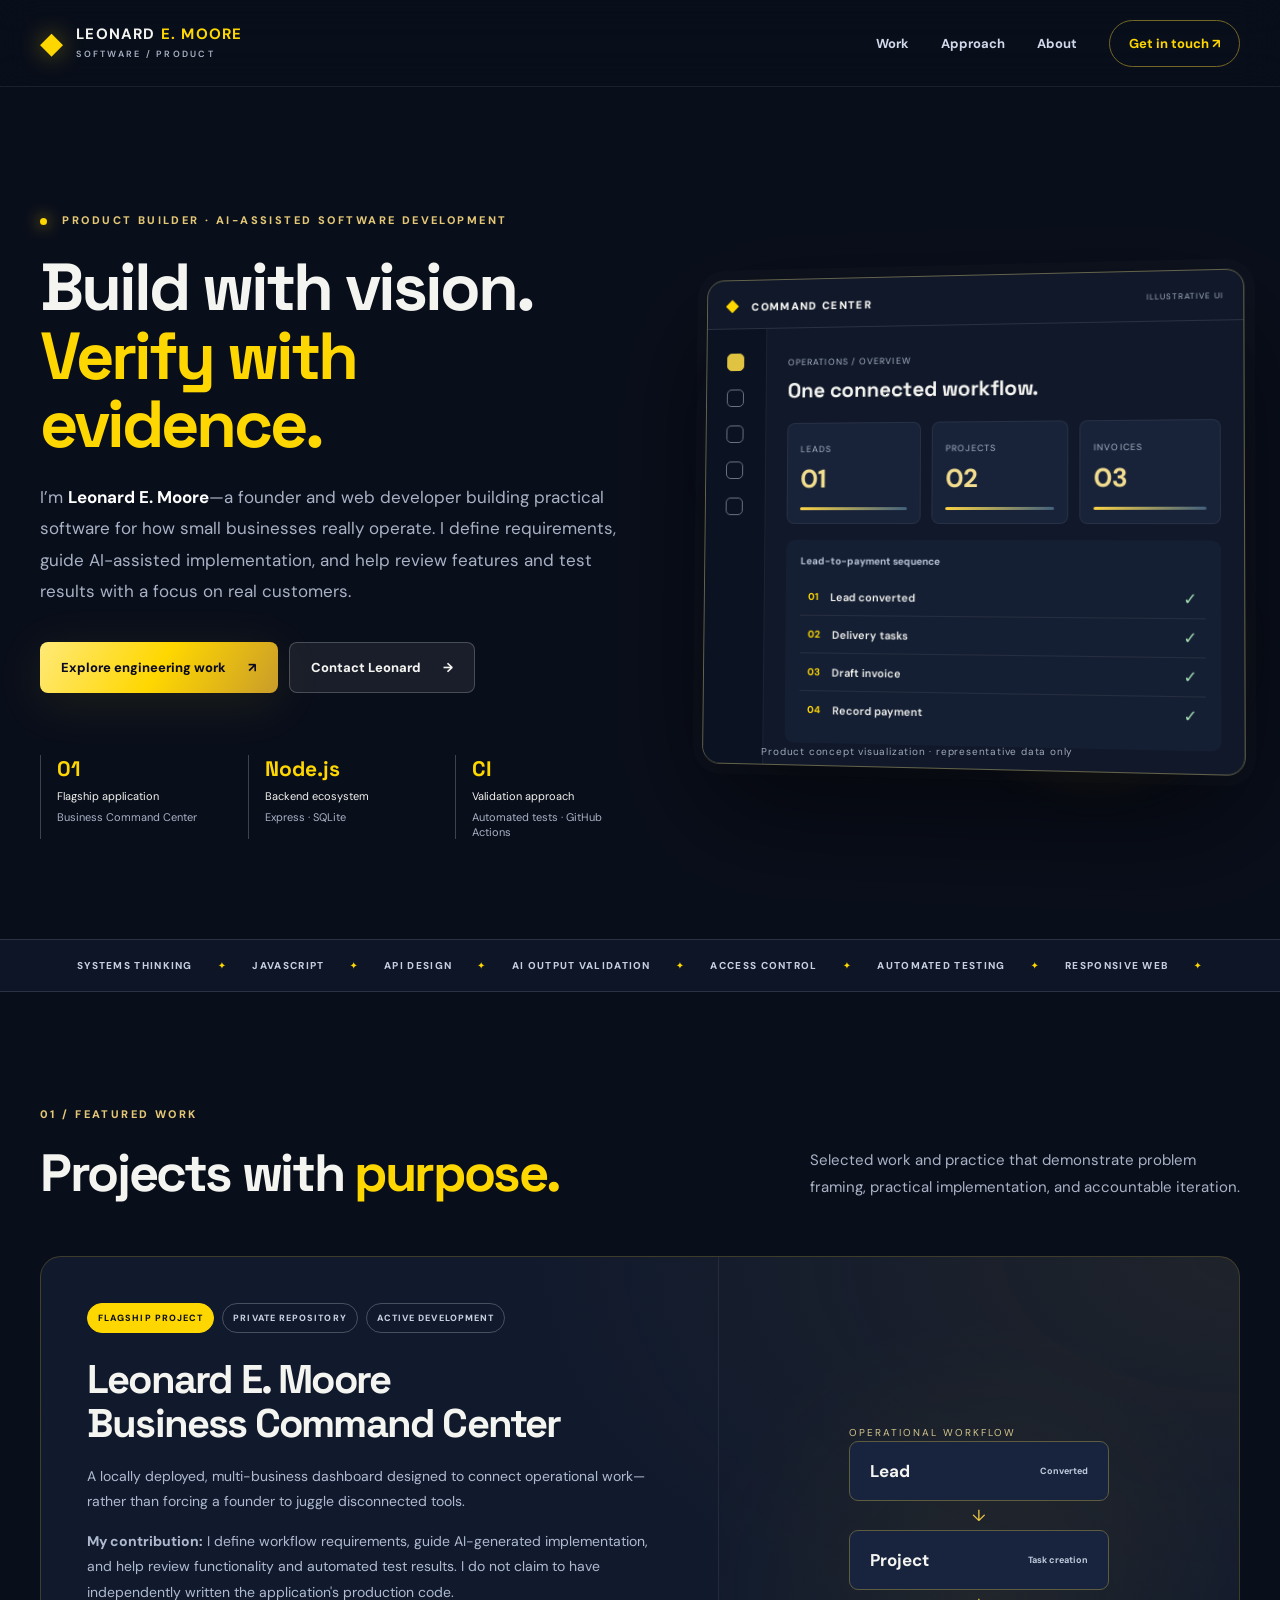
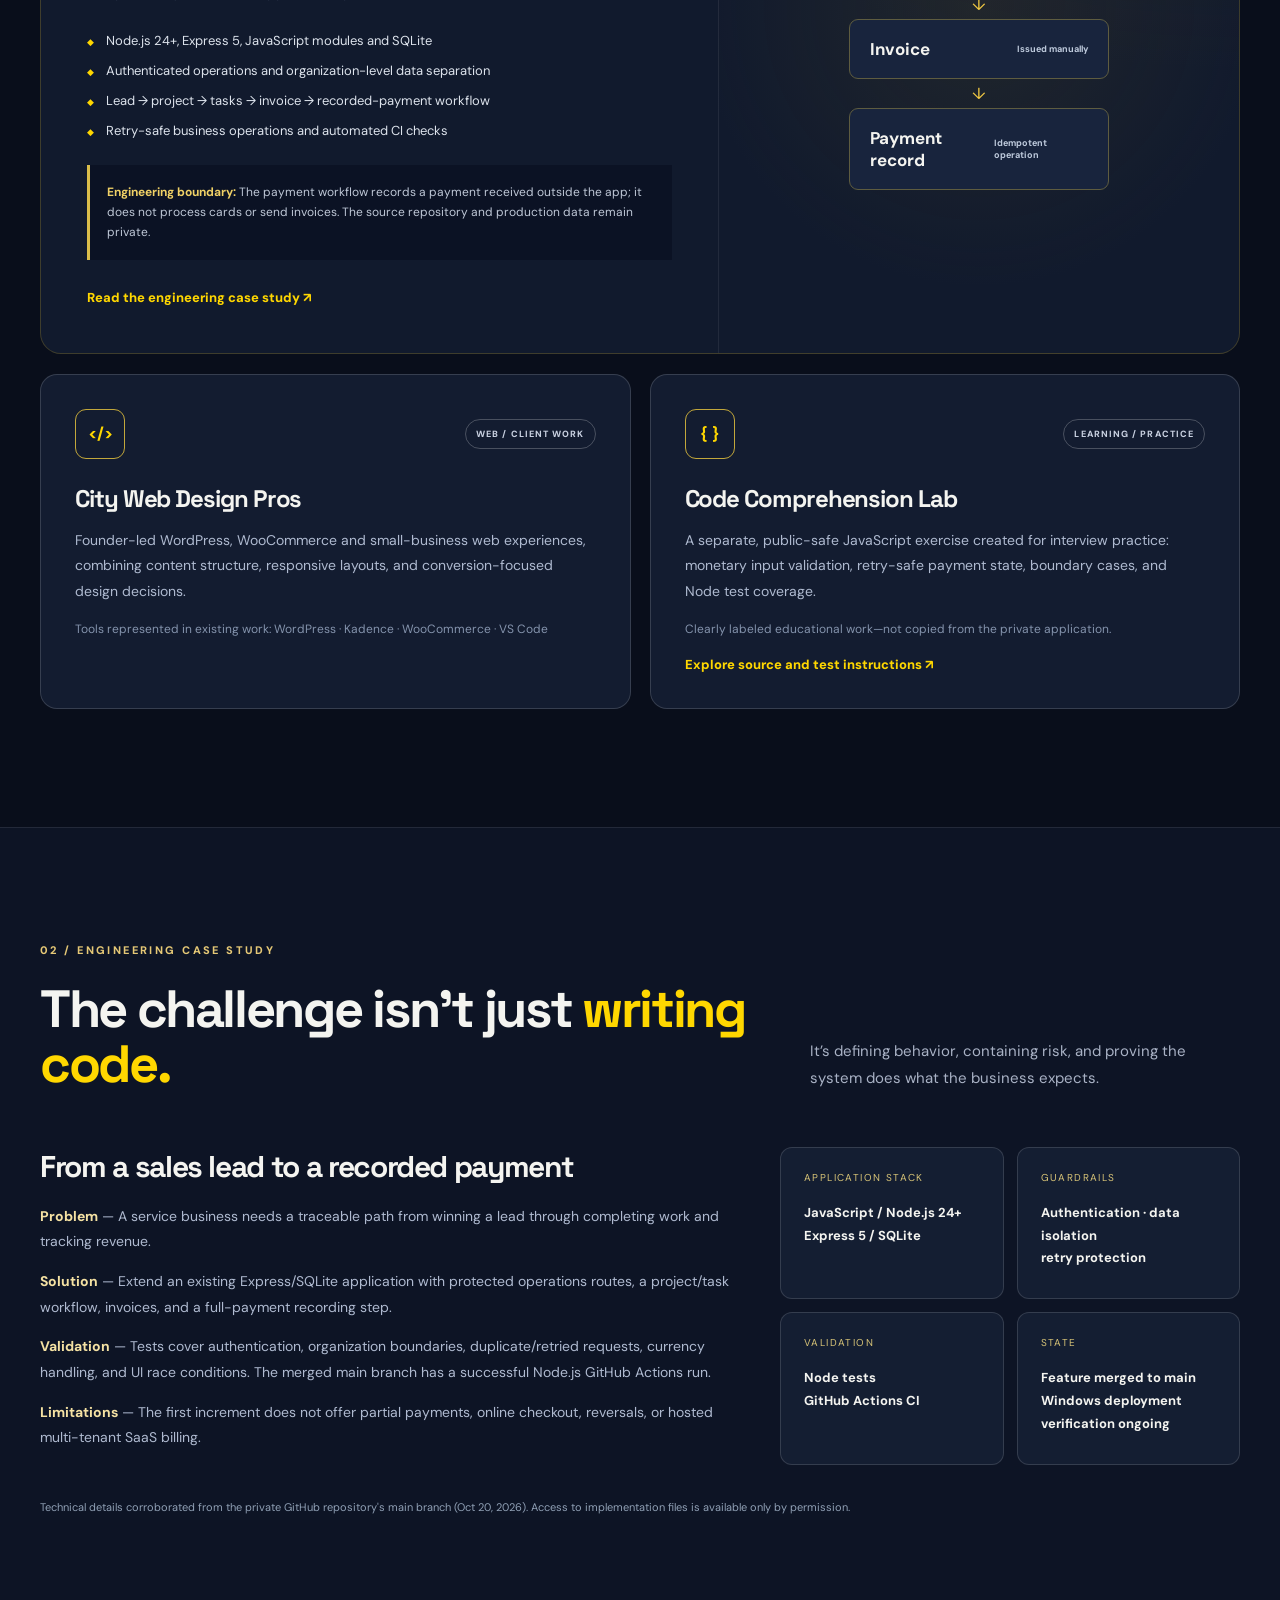
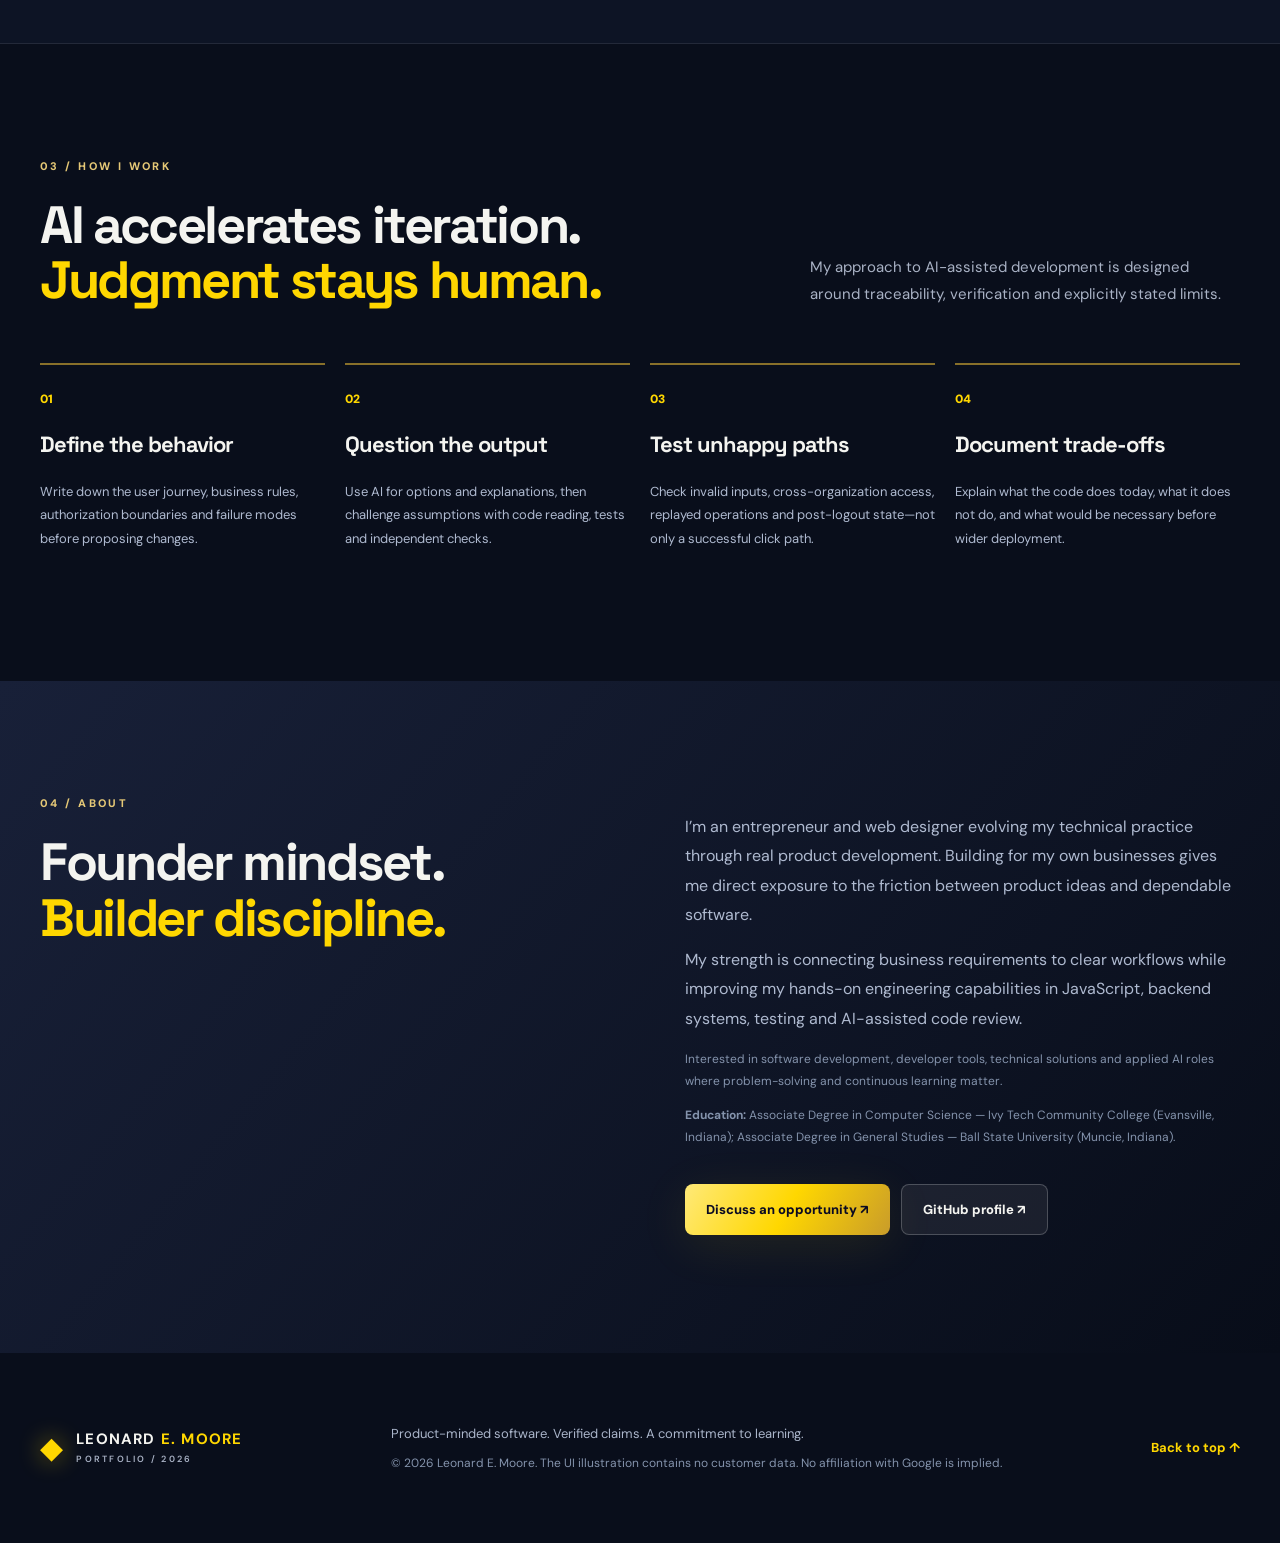
==== commit 6e77fe6e: "Add confirmed associate degrees to software portfolio" ====
--- a/index.html
+++ b/index.html
@@ -29,7 +29,7 @@
 </section>
 <section class="section dark-section" id="case-study"><div class="container"><div class="section-label">02 / ENGINEERING CASE STUDY</div><div class="section-heading"><h2>The challenge isn’t just <em>writing code.</em></h2><p>It’s defining behavior, containing risk, and proving the system does what the business expects.</p></div><div class="case-grid"><div class="case-main"><h3>From a sales lead to a recorded payment</h3><p><strong>Problem</strong> — A service business needs a traceable path from winning a lead through completing work and tracking revenue.</p><p><strong>Solution</strong> — Extend an existing Express/SQLite application with protected operations routes, a project/task workflow, invoices, and a full-payment recording step.</p><p><strong>Validation</strong> — Tests cover authentication, organization boundaries, duplicate/retried requests, currency handling, and UI race conditions. The merged main branch has a successful Node.js GitHub Actions run.</p><p><strong>Limitations</strong> — The first increment does not offer partial payments, online checkout, reversals, or hosted multi-tenant SaaS billing.</p></div><div class="case-sidebar"><div><small>APPLICATION STACK</small><strong>JavaScript / Node.js 24+<br>Express 5 / SQLite</strong></div><div><small>GUARDRAILS</small><strong>Authentication · data isolation<br>retry protection</strong></div><div><small>VALIDATION</small><strong>Node tests<br>GitHub Actions CI</strong></div><div><small>STATE</small><strong>Feature merged to main<br>Windows deployment verification ongoing</strong></div></div></div><p class="source-note">Technical details corroborated from the private GitHub repository's main branch (Oct 20, 2026). Access to implementation files is available only by permission.</p></div></section>
 <section class="section container" id="engineering"><div class="section-label">03 / HOW I WORK</div><div class="section-heading"><h2>AI accelerates iteration.<br><em>Judgment stays human.</em></h2><p>My approach to AI-assisted development is designed around traceability, verification and explicitly stated limits.</p></div><div class="values-grid"><article><span>01</span><h3>Define the behavior</h3><p>Write down the user journey, business rules, authorization boundaries and failure modes before proposing changes.</p></article><article><span>02</span><h3>Question the output</h3><p>Use AI for options and explanations, then challenge assumptions with code reading, tests and independent checks.</p></article><article><span>03</span><h3>Test unhappy paths</h3><p>Check invalid inputs, cross-organization access, replayed operations and post-logout state—not only a successful click path.</p></article><article><span>04</span><h3>Document trade-offs</h3><p>Explain what the code does today, what it does not do, and what would be necessary before wider deployment.</p></article></div></section>
-<section class="section about-section" id="about"><div class="container about-grid"><div><div class="section-label">04 / ABOUT</div><h2>Founder mindset.<br><em>Builder discipline.</em></h2></div><div><p>I’m an entrepreneur and web designer evolving my technical practice through real product development. Building for my own businesses gives me direct exposure to the friction between product ideas and dependable software.</p><p>My strength is connecting business requirements to clear workflows while improving my hands-on engineering capabilities in JavaScript, backend systems, testing and AI-assisted code review.</p><p class="small-muted">Interested in software development, developer tools, technical solutions and applied AI roles where problem-solving and continuous learning matter.</p><div class="actions"><a class="btn primary" href="mailto:richnerdznation@gmail.com?subject=Opportunity%20for%20Leonard%20E.%20Moore">Discuss an opportunity ↗</a><a class="btn secondary" href="https://github.com/mooreliving777" target="_blank" rel="noopener noreferrer">GitHub profile ↗</a></div></div></div></section>
+<section class="section about-section" id="about"><div class="container about-grid"><div><div class="section-label">04 / ABOUT</div><h2>Founder mindset.<br><em>Builder discipline.</em></h2></div><div><p>I’m an entrepreneur and web designer evolving my technical practice through real product development. Building for my own businesses gives me direct exposure to the friction between product ideas and dependable software.</p><p>My strength is connecting business requirements to clear workflows while improving my hands-on engineering capabilities in JavaScript, backend systems, testing and AI-assisted code review.</p><p class="small-muted">Interested in software development, developer tools, technical solutions and applied AI roles where problem-solving and continuous learning matter.</p><p class="small-muted"><strong>Education:</strong> Associate Degree in Computer Science — Ivy Tech Community College (Evansville, Indiana); Associate Degree in General Studies — Ball State University (Muncie, Indiana).</p><div class="actions"><a class="btn primary" href="mailto:richnerdznation@gmail.com?subject=Opportunity%20for%20Leonard%20E.%20Moore">Discuss an opportunity ↗</a><a class="btn secondary" href="https://github.com/mooreliving777" target="_blank" rel="noopener noreferrer">GitHub profile ↗</a></div></div></div></section>
 </main><footer class="footer container"><div class="brand"><span class="diamond" aria-hidden="true">◆</span><span>LEONARD <b>E. MOORE</b><small>PORTFOLIO / 2026</small></span></div><div><p>Product-minded software. Verified claims. A commitment to learning.</p><p class="small-muted">© 2026 Leonard E. Moore. The UI illustration contains no customer data. No affiliation with Google is implied.</p></div><a href="#top">Back to top ↑</a></footer>
 <script src="script.js" defer></script>
 </body></html>
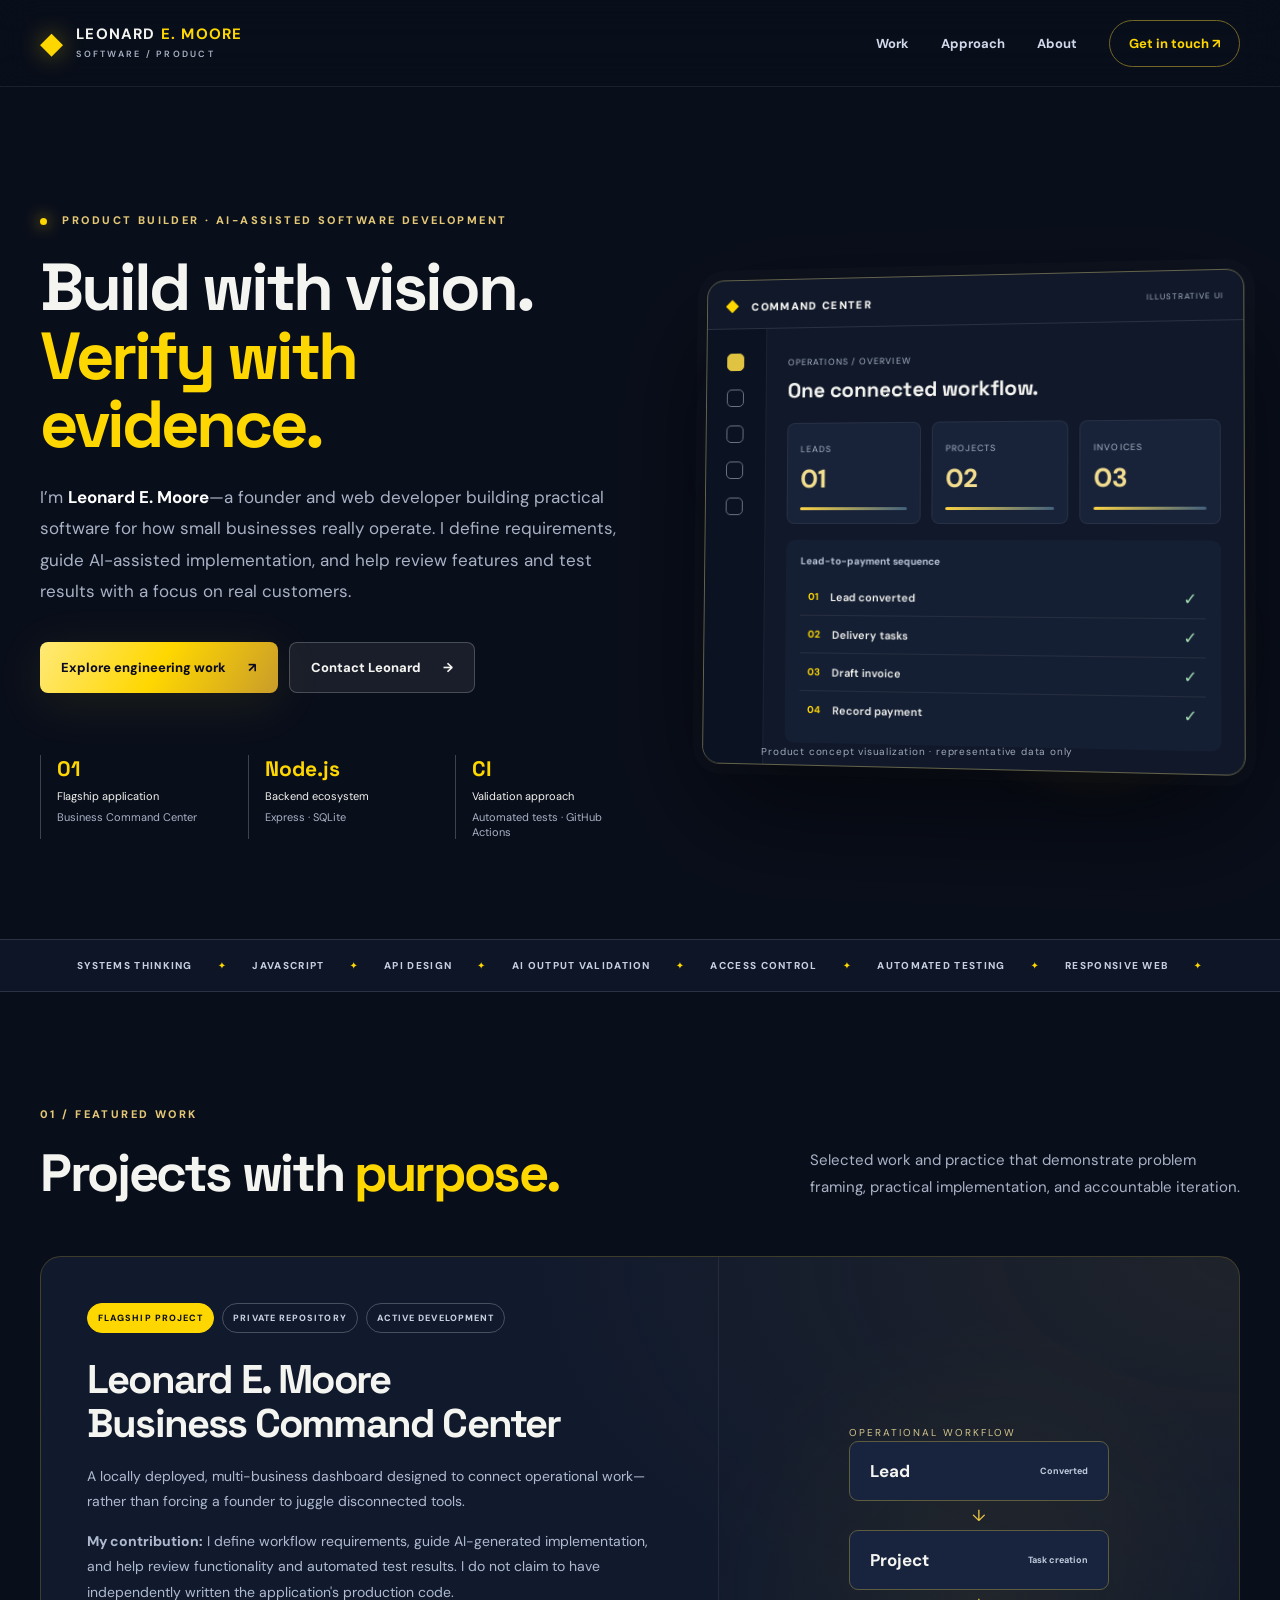
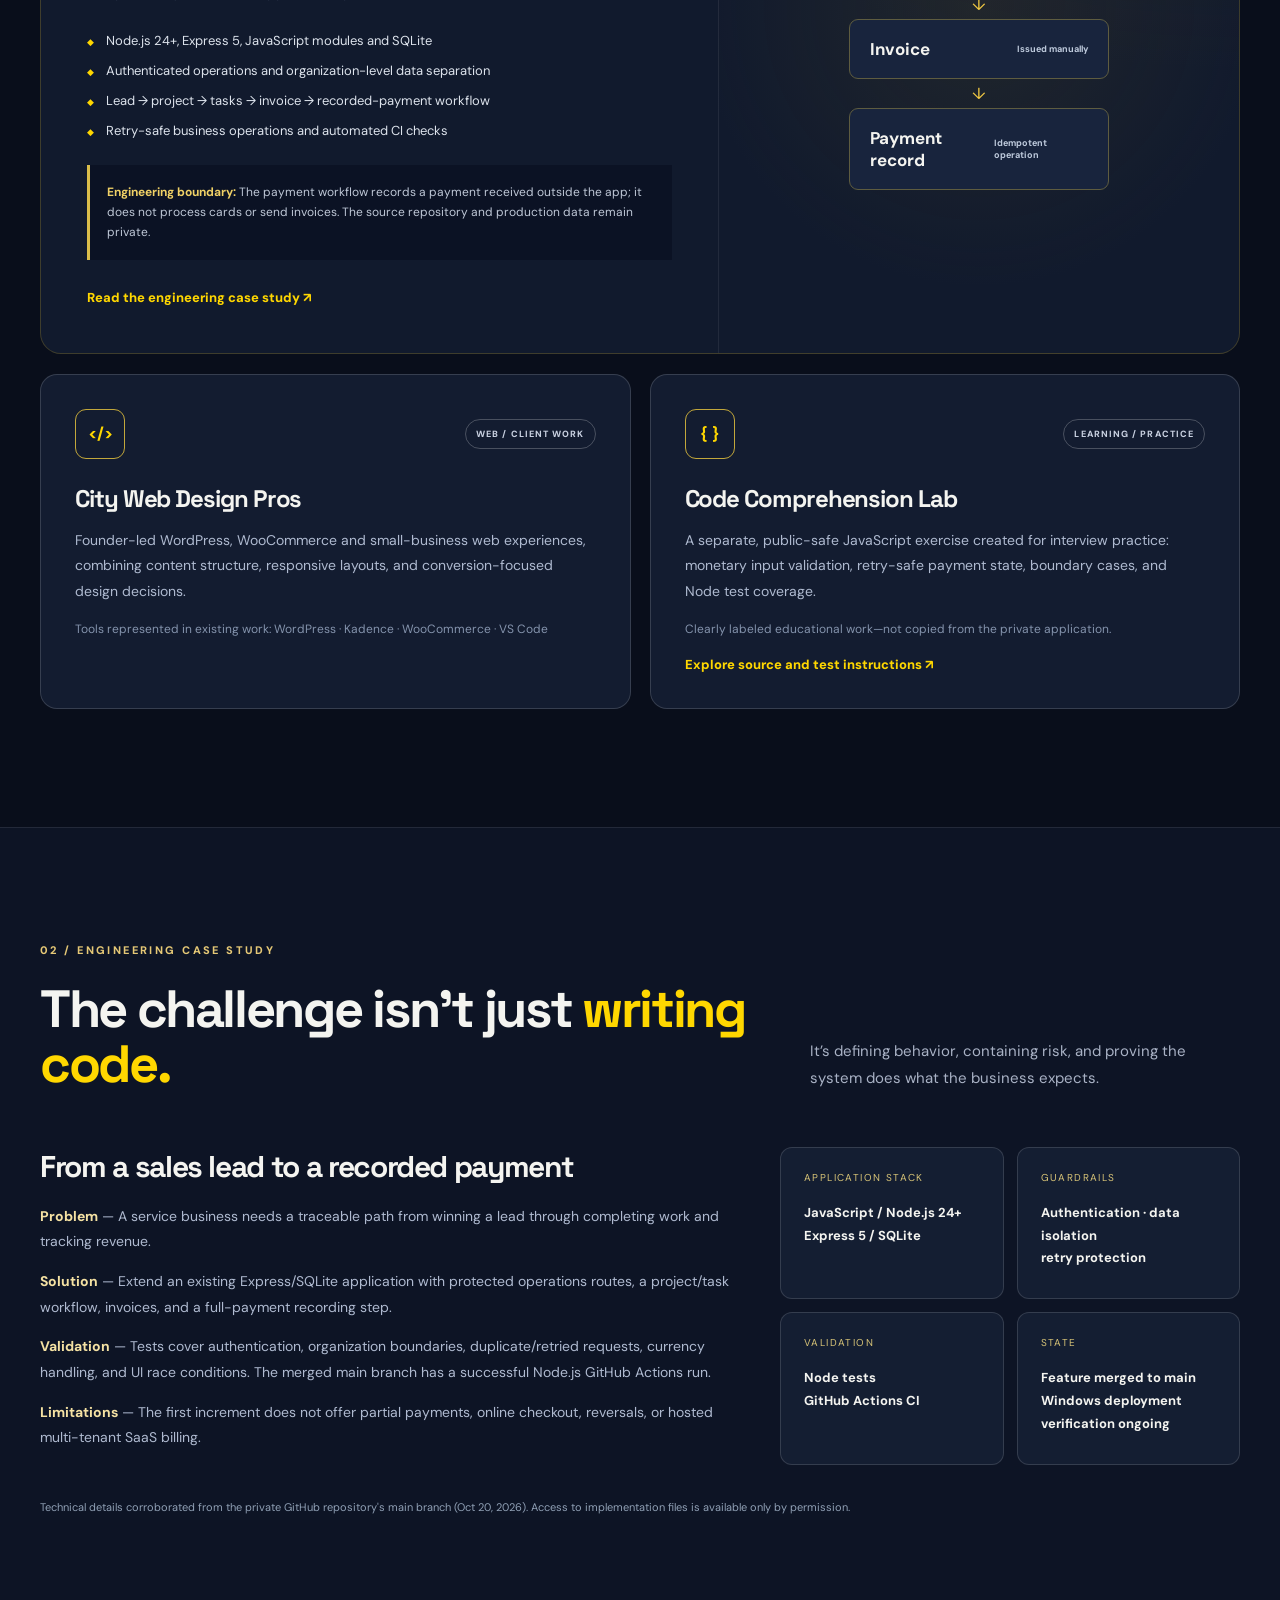
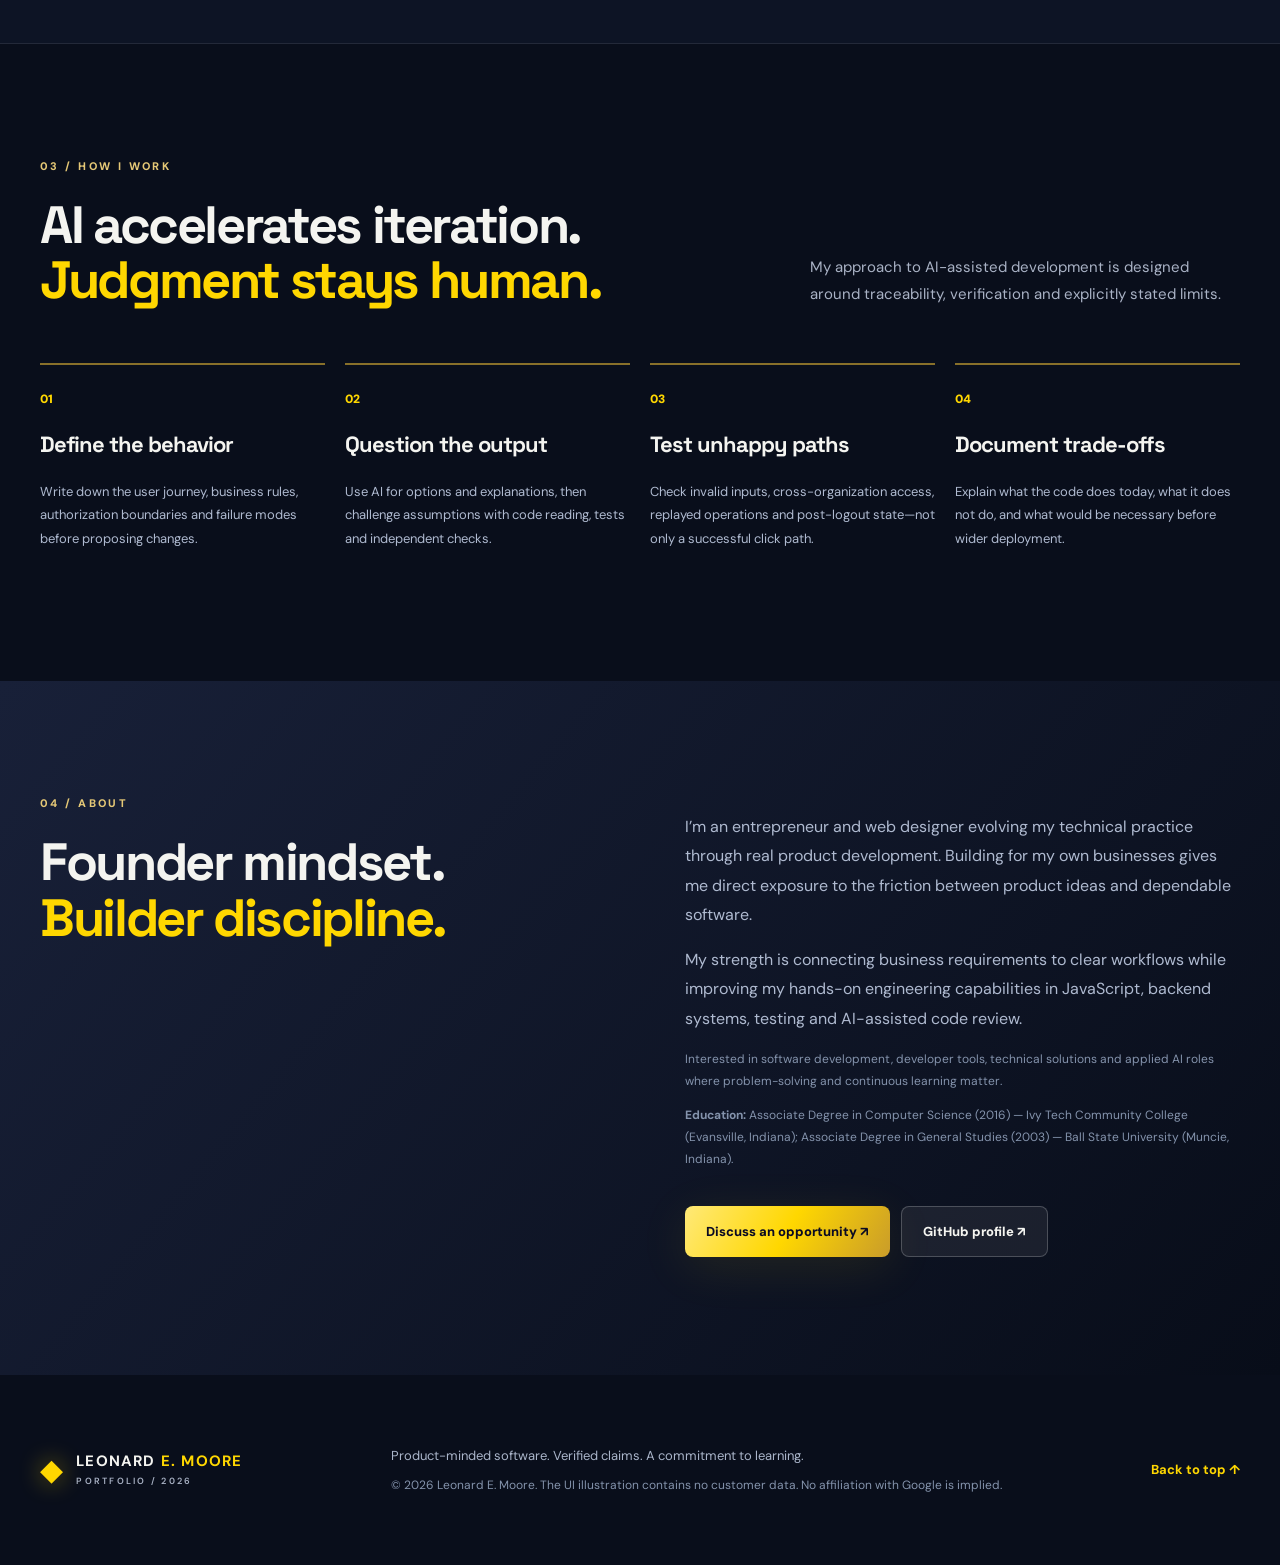
==== commit 4cd6c72e: "Add confirmed graduation years to portfolio education" ====
--- a/index.html
+++ b/index.html
@@ -29,7 +29,7 @@
 </section>
 <section class="section dark-section" id="case-study"><div class="container"><div class="section-label">02 / ENGINEERING CASE STUDY</div><div class="section-heading"><h2>The challenge isn’t just <em>writing code.</em></h2><p>It’s defining behavior, containing risk, and proving the system does what the business expects.</p></div><div class="case-grid"><div class="case-main"><h3>From a sales lead to a recorded payment</h3><p><strong>Problem</strong> — A service business needs a traceable path from winning a lead through completing work and tracking revenue.</p><p><strong>Solution</strong> — Extend an existing Express/SQLite application with protected operations routes, a project/task workflow, invoices, and a full-payment recording step.</p><p><strong>Validation</strong> — Tests cover authentication, organization boundaries, duplicate/retried requests, currency handling, and UI race conditions. The merged main branch has a successful Node.js GitHub Actions run.</p><p><strong>Limitations</strong> — The first increment does not offer partial payments, online checkout, reversals, or hosted multi-tenant SaaS billing.</p></div><div class="case-sidebar"><div><small>APPLICATION STACK</small><strong>JavaScript / Node.js 24+<br>Express 5 / SQLite</strong></div><div><small>GUARDRAILS</small><strong>Authentication · data isolation<br>retry protection</strong></div><div><small>VALIDATION</small><strong>Node tests<br>GitHub Actions CI</strong></div><div><small>STATE</small><strong>Feature merged to main<br>Windows deployment verification ongoing</strong></div></div></div><p class="source-note">Technical details corroborated from the private GitHub repository's main branch (Oct 20, 2026). Access to implementation files is available only by permission.</p></div></section>
 <section class="section container" id="engineering"><div class="section-label">03 / HOW I WORK</div><div class="section-heading"><h2>AI accelerates iteration.<br><em>Judgment stays human.</em></h2><p>My approach to AI-assisted development is designed around traceability, verification and explicitly stated limits.</p></div><div class="values-grid"><article><span>01</span><h3>Define the behavior</h3><p>Write down the user journey, business rules, authorization boundaries and failure modes before proposing changes.</p></article><article><span>02</span><h3>Question the output</h3><p>Use AI for options and explanations, then challenge assumptions with code reading, tests and independent checks.</p></article><article><span>03</span><h3>Test unhappy paths</h3><p>Check invalid inputs, cross-organization access, replayed operations and post-logout state—not only a successful click path.</p></article><article><span>04</span><h3>Document trade-offs</h3><p>Explain what the code does today, what it does not do, and what would be necessary before wider deployment.</p></article></div></section>
-<section class="section about-section" id="about"><div class="container about-grid"><div><div class="section-label">04 / ABOUT</div><h2>Founder mindset.<br><em>Builder discipline.</em></h2></div><div><p>I’m an entrepreneur and web designer evolving my technical practice through real product development. Building for my own businesses gives me direct exposure to the friction between product ideas and dependable software.</p><p>My strength is connecting business requirements to clear workflows while improving my hands-on engineering capabilities in JavaScript, backend systems, testing and AI-assisted code review.</p><p class="small-muted">Interested in software development, developer tools, technical solutions and applied AI roles where problem-solving and continuous learning matter.</p><p class="small-muted"><strong>Education:</strong> Associate Degree in Computer Science — Ivy Tech Community College (Evansville, Indiana); Associate Degree in General Studies — Ball State University (Muncie, Indiana).</p><div class="actions"><a class="btn primary" href="mailto:richnerdznation@gmail.com?subject=Opportunity%20for%20Leonard%20E.%20Moore">Discuss an opportunity ↗</a><a class="btn secondary" href="https://github.com/mooreliving777" target="_blank" rel="noopener noreferrer">GitHub profile ↗</a></div></div></div></section>
+<section class="section about-section" id="about"><div class="container about-grid"><div><div class="section-label">04 / ABOUT</div><h2>Founder mindset.<br><em>Builder discipline.</em></h2></div><div><p>I’m an entrepreneur and web designer evolving my technical practice through real product development. Building for my own businesses gives me direct exposure to the friction between product ideas and dependable software.</p><p>My strength is connecting business requirements to clear workflows while improving my hands-on engineering capabilities in JavaScript, backend systems, testing and AI-assisted code review.</p><p class="small-muted">Interested in software development, developer tools, technical solutions and applied AI roles where problem-solving and continuous learning matter.</p><p class="small-muted"><strong>Education:</strong> Associate Degree in Computer Science (2016) — Ivy Tech Community College (Evansville, Indiana); Associate Degree in General Studies (2003) — Ball State University (Muncie, Indiana).</p><div class="actions"><a class="btn primary" href="mailto:richnerdznation@gmail.com?subject=Opportunity%20for%20Leonard%20E.%20Moore">Discuss an opportunity ↗</a><a class="btn secondary" href="https://github.com/mooreliving777" target="_blank" rel="noopener noreferrer">GitHub profile ↗</a></div></div></div></section>
 </main><footer class="footer container"><div class="brand"><span class="diamond" aria-hidden="true">◆</span><span>LEONARD <b>E. MOORE</b><small>PORTFOLIO / 2026</small></span></div><div><p>Product-minded software. Verified claims. A commitment to learning.</p><p class="small-muted">© 2026 Leonard E. Moore. The UI illustration contains no customer data. No affiliation with Google is implied.</p></div><a href="#top">Back to top ↑</a></footer>
 <script src="script.js" defer></script>
 </body></html>
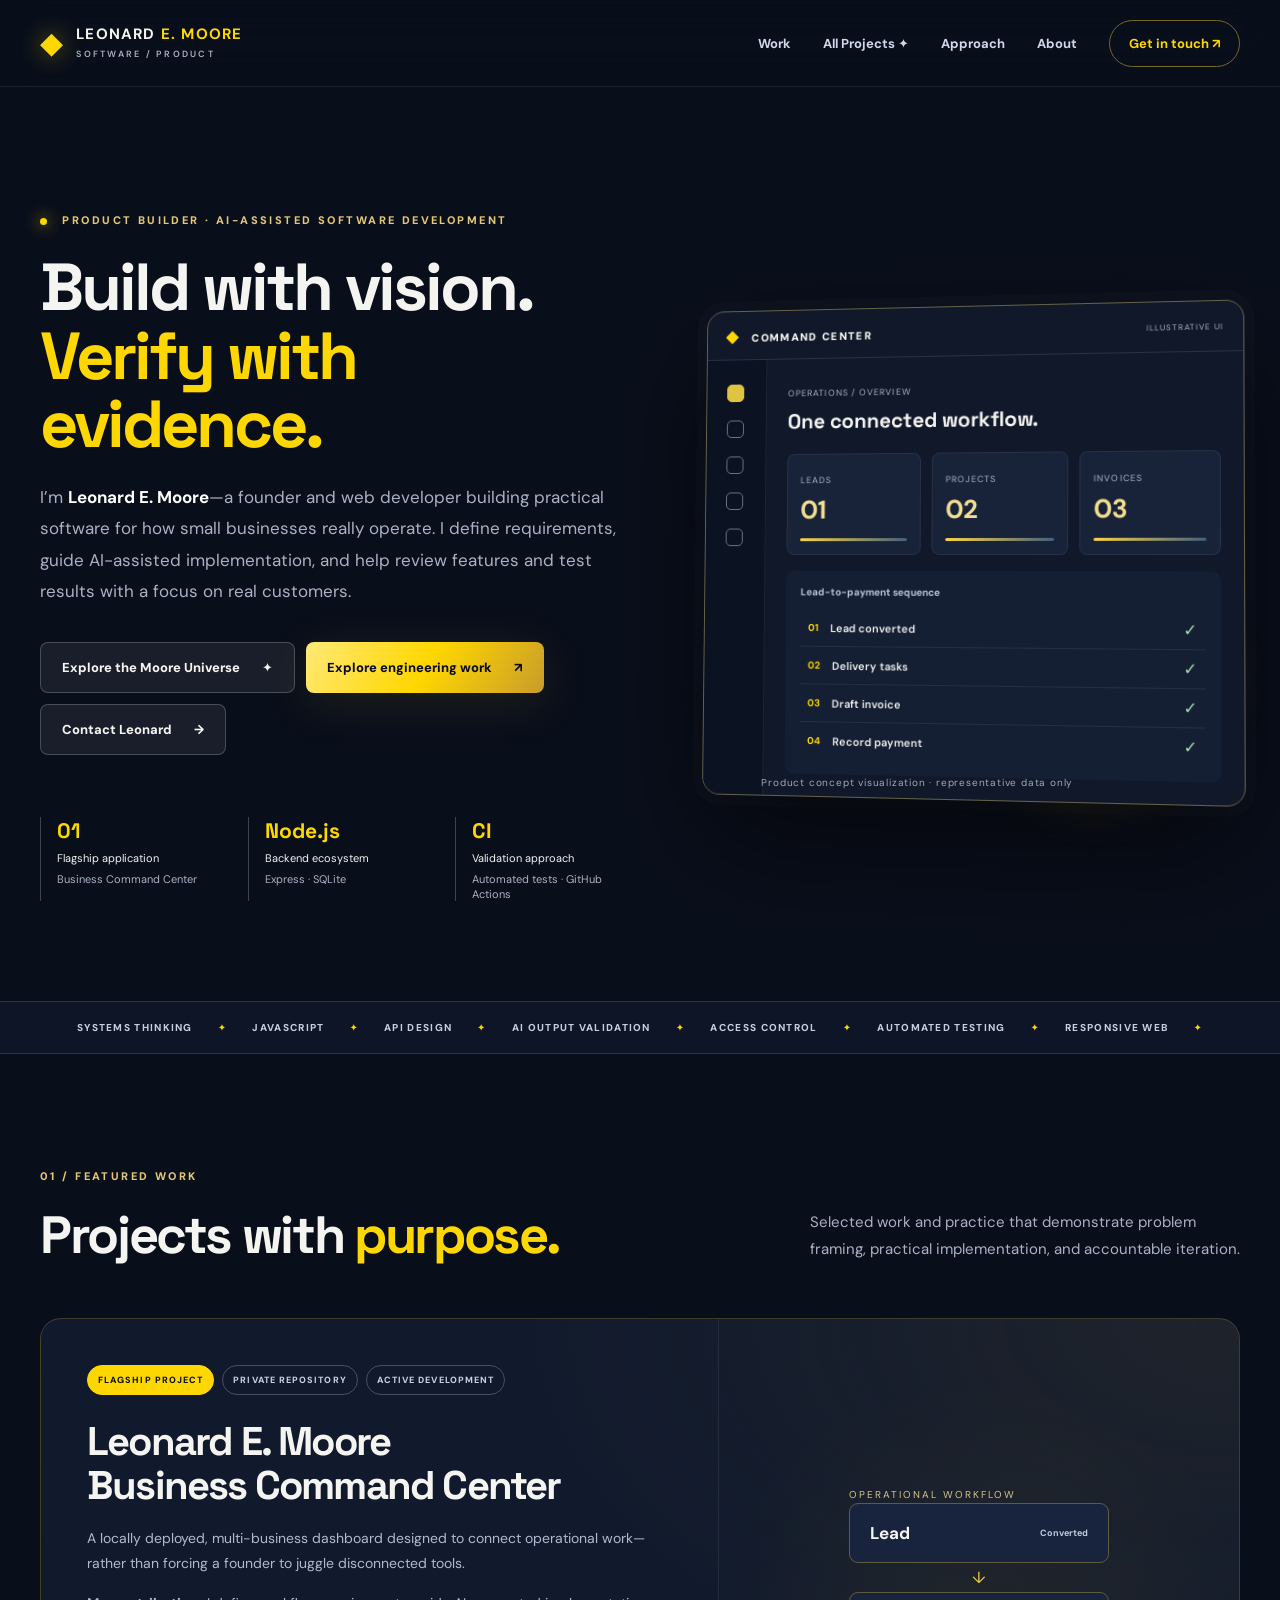
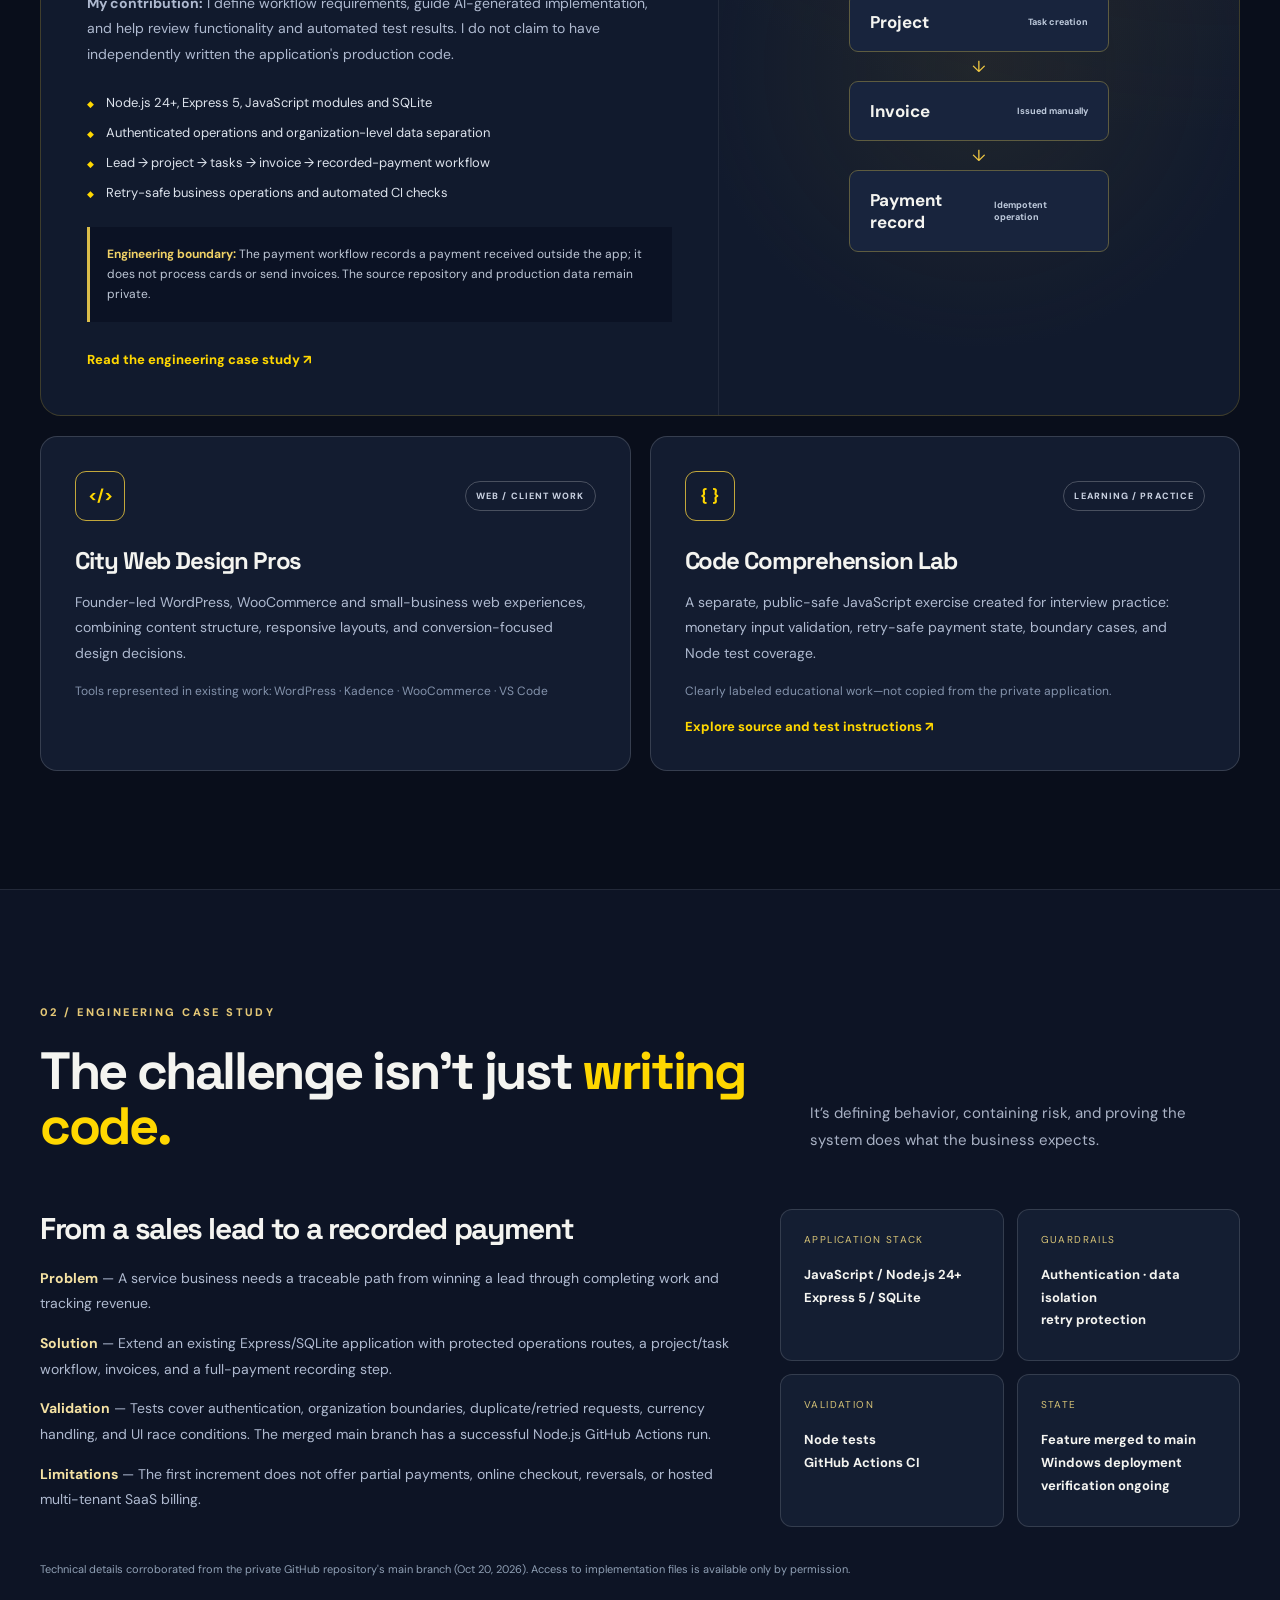
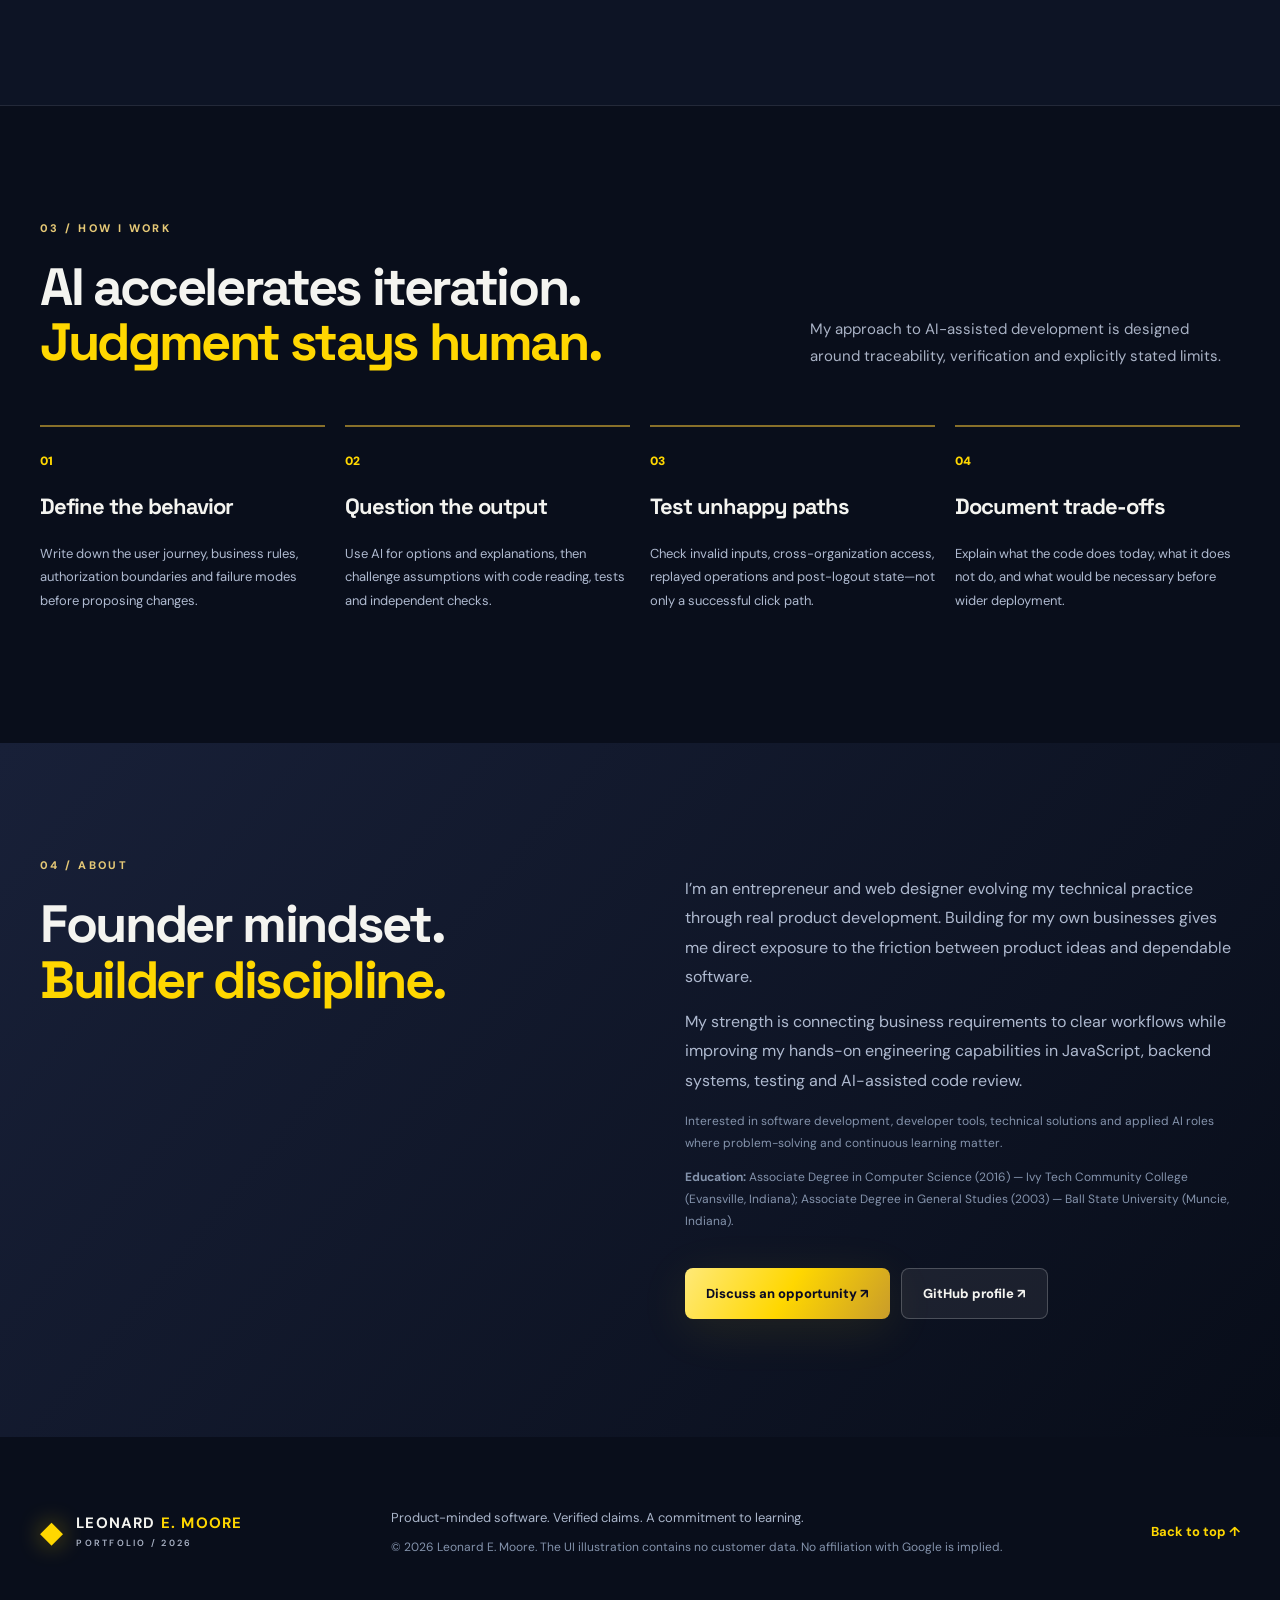
==== commit 80579779: "Link all-projects directory from portfolio home" ====
--- a/index.html
+++ b/index.html
@@ -10,14 +10,14 @@
 <header class="nav-wrap"><nav class="nav container" aria-label="Main navigation">
 <a class="brand" href="#top"><span class="diamond" aria-hidden="true">◆</span><span>LEONARD <b>E. MOORE</b><small>SOFTWARE / PRODUCT</small></span></a>
 <button id="menu" class="menu" aria-controls="nav-links" aria-expanded="false">Menu <span aria-hidden="true">☰</span></button>
-<div id="nav-links" class="nav-links"><a href="#work">Work</a><a href="#engineering">Approach</a><a href="#about">About</a><a class="nav-contact" href="mailto:richnerdznation@gmail.com?subject=Software%20portfolio%20inquiry">Get in touch ↗</a></div>
+<div id="nav-links" class="nav-links"><a href="#work">Work</a><a href="projects.html">All Projects ✦</a><a href="#engineering">Approach</a><a href="#about">About</a><a class="nav-contact" href="mailto:richnerdznation@gmail.com?subject=Software%20portfolio%20inquiry">Get in touch ↗</a></div>
 </nav></header>
 <main id="main">
 <section class="hero container" id="top">
 <div class="hero-copy"><p class="eyebrow"><span class="status-dot"></span> PRODUCT BUILDER · AI-ASSISTED SOFTWARE DEVELOPMENT</p>
 <h1>Build with vision.<br><em>Verify with evidence.</em></h1>
 <p class="lede">I’m <strong>Leonard E. Moore</strong>—a founder and web developer building practical software for how small businesses really operate. I define requirements, guide AI-assisted implementation, and help review features and test results with a focus on real customers.</p>
-<div class="actions"><a class="btn primary" href="#work">Explore engineering work <span>↗</span></a><a class="btn secondary" href="mailto:richnerdznation@gmail.com?subject=Software%20engineering%20opportunity">Contact Leonard <span>→</span></a></div>
+<div class="actions"><a class="btn secondary" href="projects.html">Explore the Moore Universe <span>✦</span></a><a class="btn primary" href="#work">Explore engineering work <span>↗</span></a><a class="btn secondary" href="mailto:richnerdznation@gmail.com?subject=Software%20engineering%20opportunity">Contact Leonard <span>→</span></a></div>
 <div class="hero-facts"><div><b>01</b><span>Flagship application</span><small>Business Command Center</small></div><div><b>Node.js</b><span>Backend ecosystem</span><small>Express · SQLite</small></div><div><b>CI</b><span>Validation approach</span><small>Automated tests · GitHub Actions</small></div></div>
 </div>
 <div class="hero-visual" aria-label="Illustrative product dashboard mockup, not live business data"><div class="orb orb-a"></div><div class="orb orb-b"></div><div class="window"><div class="window-top"><span class="window-brand"><i>◆</i> COMMAND CENTER</span><span class="window-light">ILLUSTRATIVE UI</span></div><div class="window-body"><div class="side"><span class="side-hi"></span><span></span><span></span><span></span><span></span></div><div class="board"><div class="board-head"><small>OPERATIONS / OVERVIEW</small><b>One connected workflow.</b></div><div class="minicards"><div><small>LEADS</small><b>01</b><span class="mini-line"></span></div><div><small>PROJECTS</small><b>02</b><span class="mini-line"></span></div><div><small>INVOICES</small><b>03</b><span class="mini-line"></span></div></div><div class="timeline"><div class="timeline-title">Lead-to-payment sequence</div><div class="step"><span>01</span><b>Lead converted</b><i>✓</i></div><div class="step"><span>02</span><b>Delivery tasks</b><i>✓</i></div><div class="step"><span>03</span><b>Draft invoice</b><i>✓</i></div><div class="step last"><span>04</span><b>Record payment</b><i>✓</i></div></div></div></div></div><p class="visual-caption">Product concept visualization · representative data only</p></div>
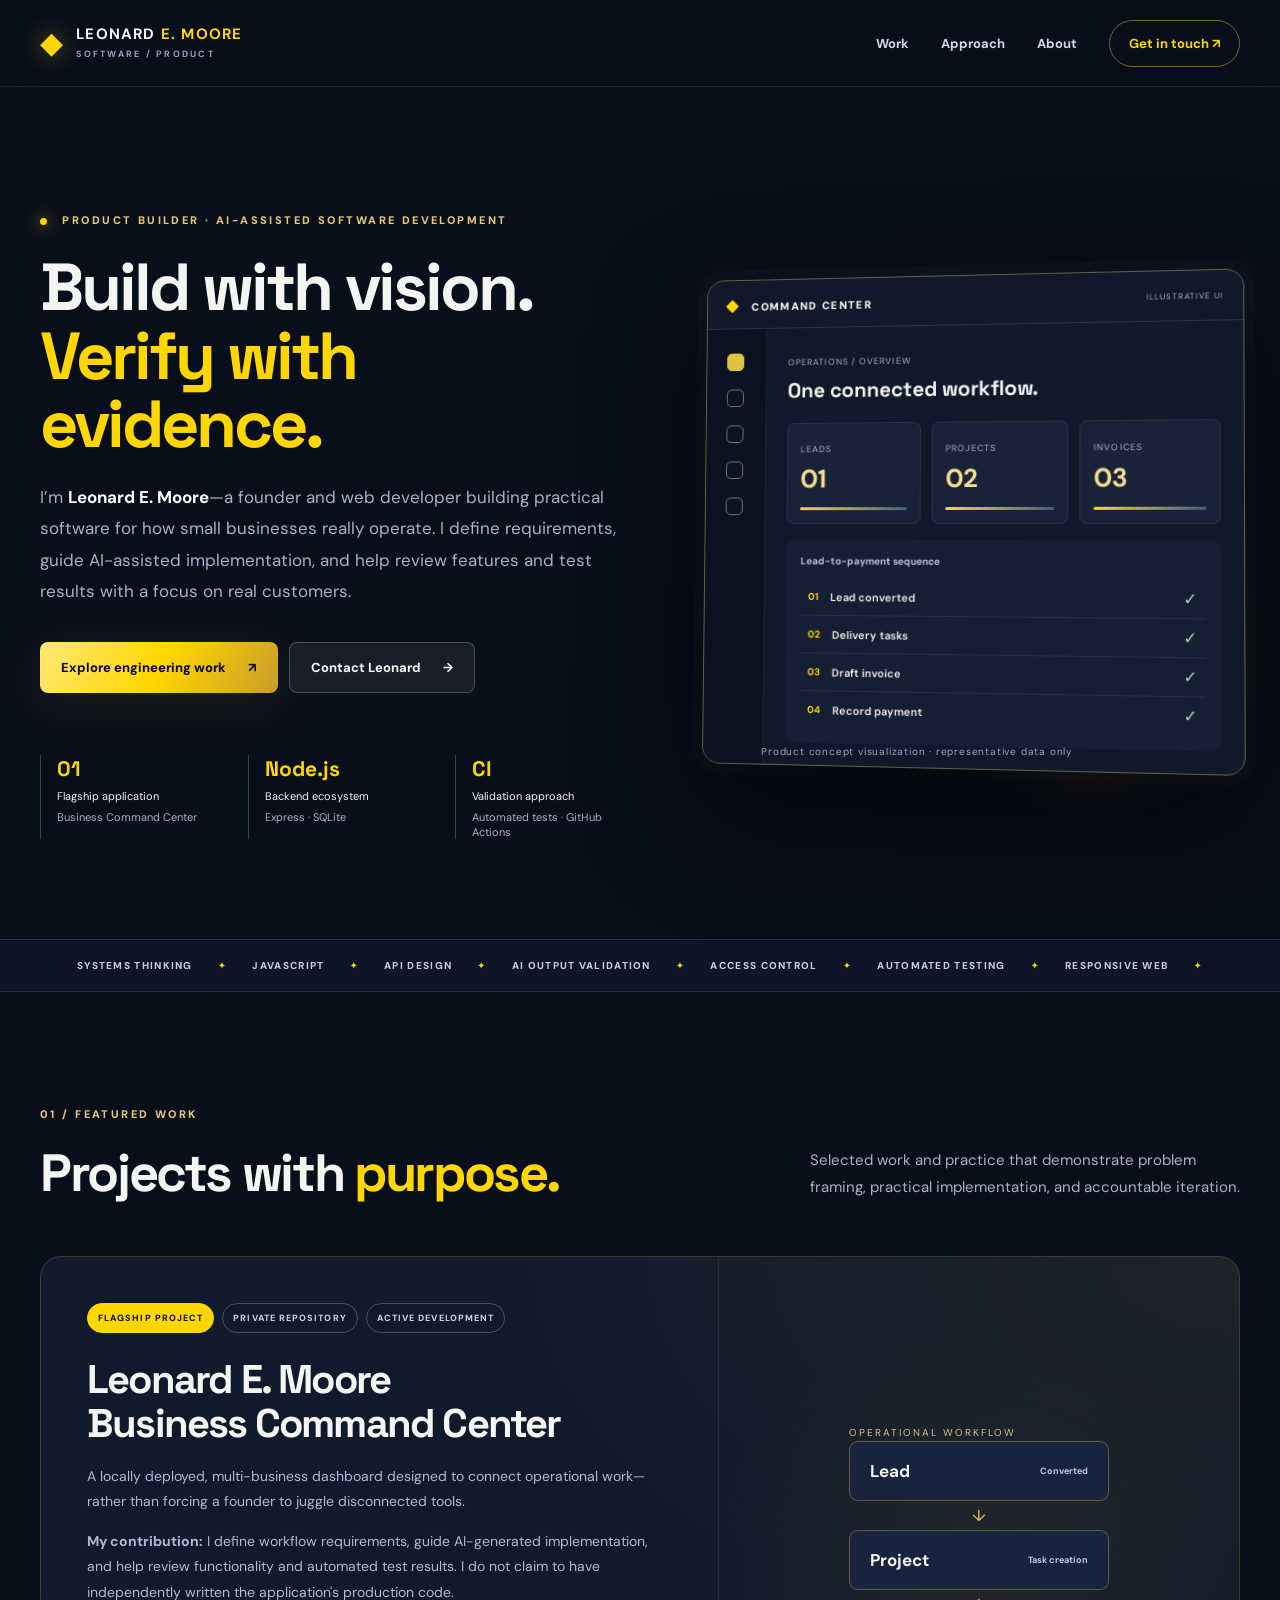
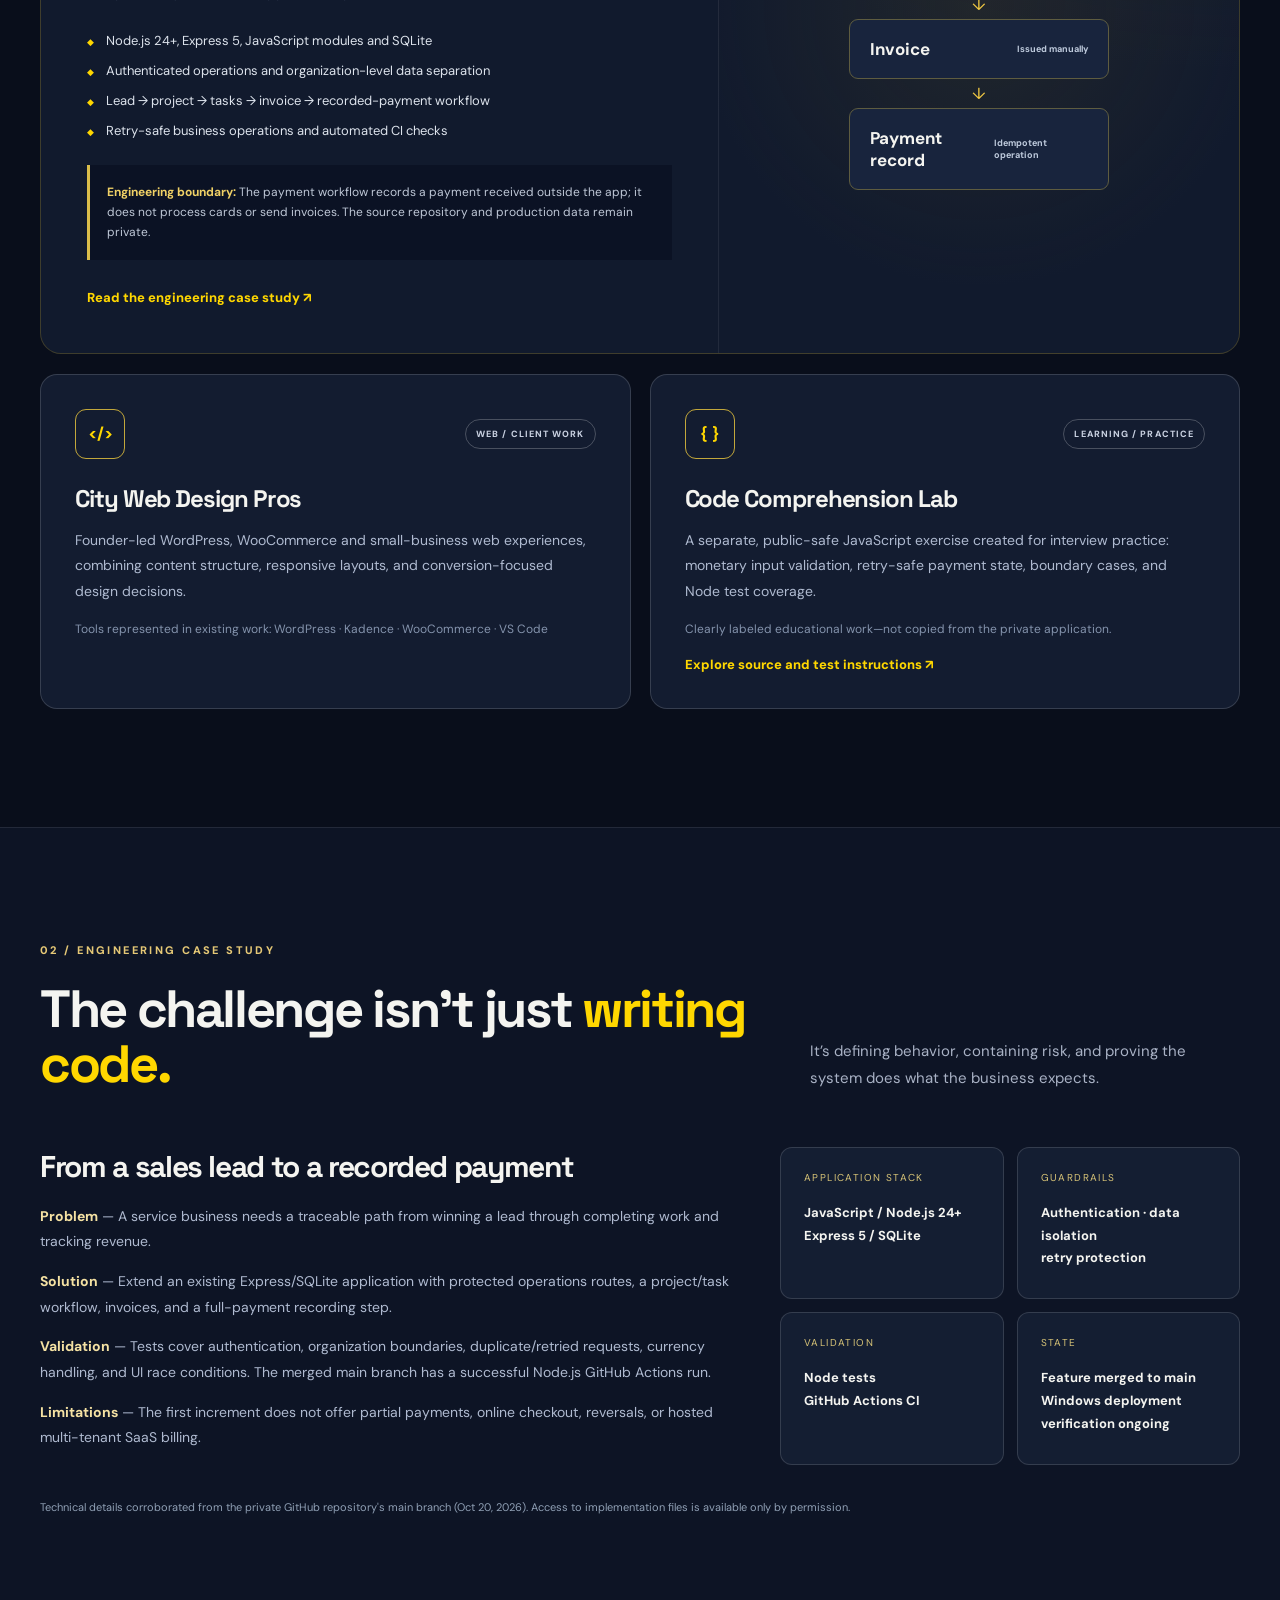
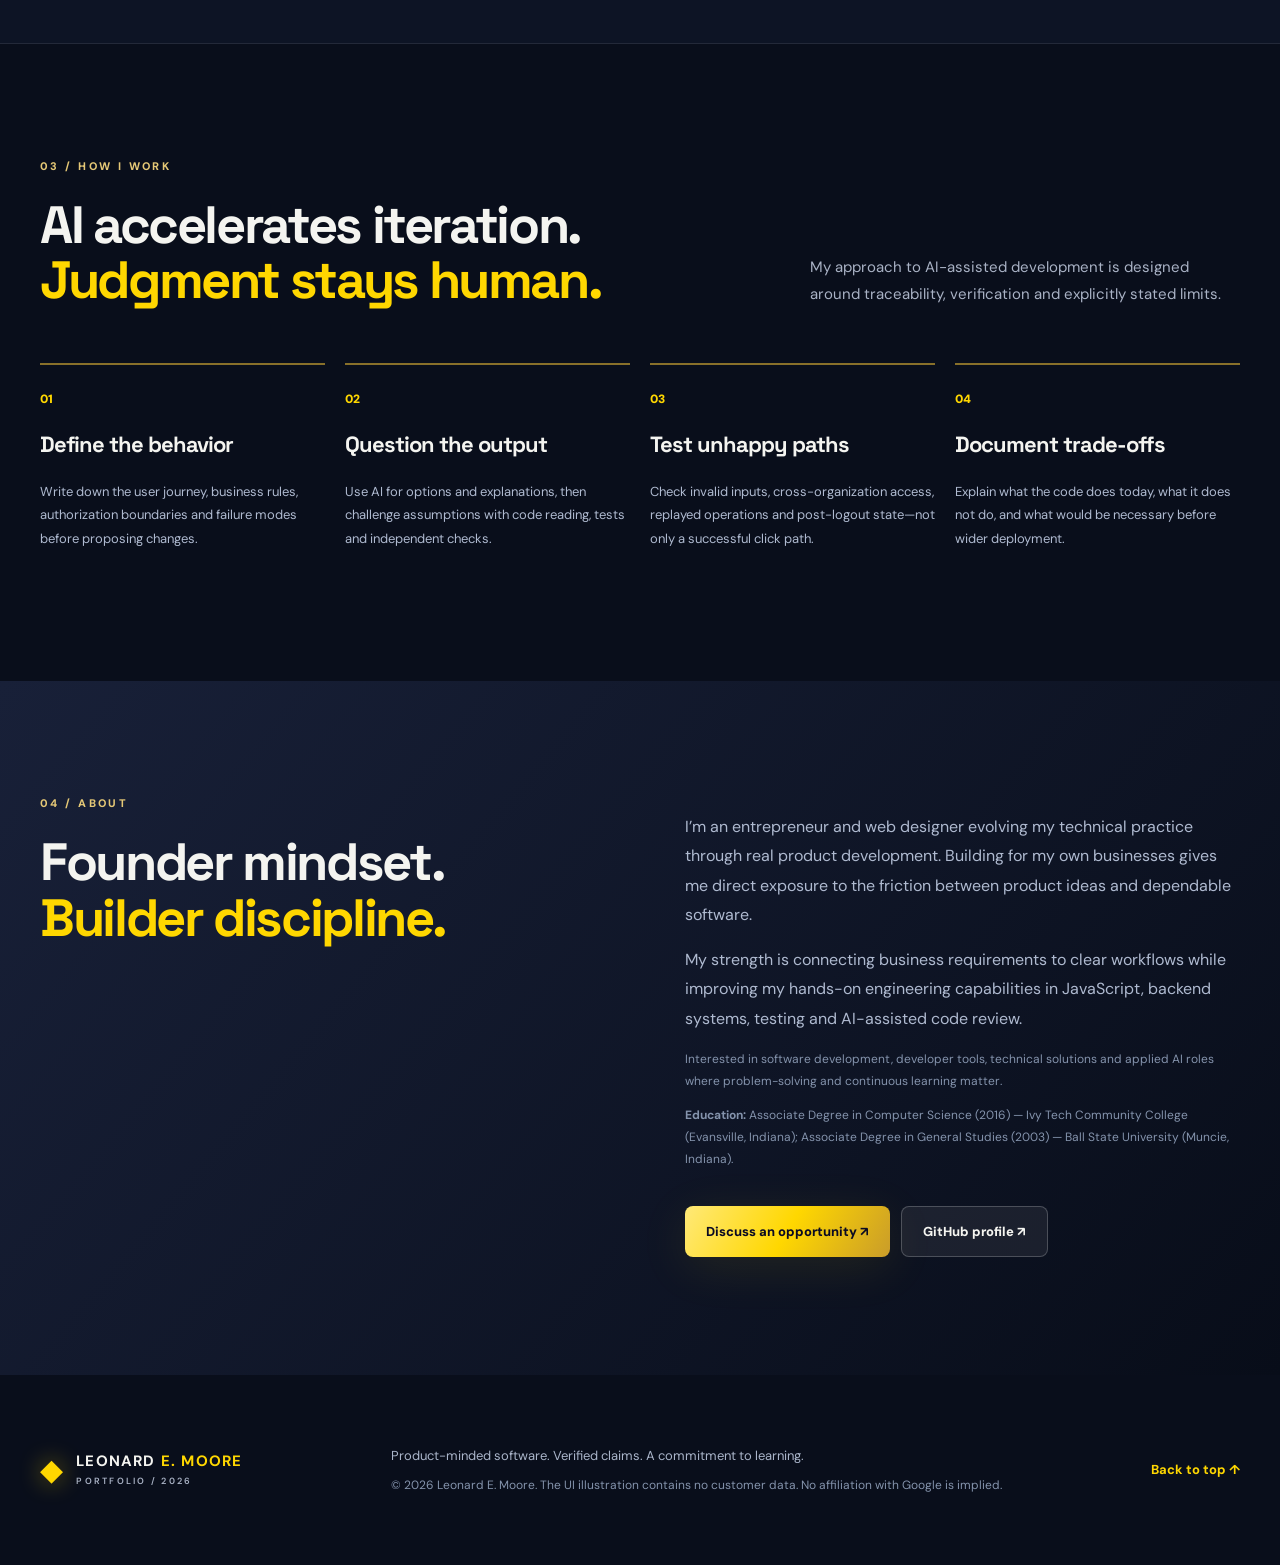
==== commit 85270693: "Build accessible cinematic motion for portfolio and code lab" ====
--- a/index.html
+++ b/index.html
@@ -5,19 +5,19 @@
 <title>Leonard E. Moore | Software & Product Portfolio</title>
 <link rel="icon" href="favicon.svg" type="image/svg+xml"><link rel="stylesheet" href="styles.css">
 <meta property="og:title" content="Leonard E. Moore — Software & Product Portfolio"><meta property="og:description" content="Building thoughtful software where product vision meets engineering validation.">
-</head><body>
+<link rel="stylesheet" href="motion.css"></head><body>
 <a class="skip" href="#main">Skip to main content</a>
 <header class="nav-wrap"><nav class="nav container" aria-label="Main navigation">
 <a class="brand" href="#top"><span class="diamond" aria-hidden="true">◆</span><span>LEONARD <b>E. MOORE</b><small>SOFTWARE / PRODUCT</small></span></a>
 <button id="menu" class="menu" aria-controls="nav-links" aria-expanded="false">Menu <span aria-hidden="true">☰</span></button>
-<div id="nav-links" class="nav-links"><a href="#work">Work</a><a href="projects.html">All Projects ✦</a><a href="#engineering">Approach</a><a href="#about">About</a><a class="nav-contact" href="mailto:richnerdznation@gmail.com?subject=Software%20portfolio%20inquiry">Get in touch ↗</a></div>
+<div id="nav-links" class="nav-links"><a href="#work">Work</a><a href="#engineering">Approach</a><a href="#about">About</a><a class="nav-contact" href="mailto:richnerdznation@gmail.com?subject=Software%20portfolio%20inquiry">Get in touch ↗</a></div>
 </nav></header>
 <main id="main">
 <section class="hero container" id="top">
 <div class="hero-copy"><p class="eyebrow"><span class="status-dot"></span> PRODUCT BUILDER · AI-ASSISTED SOFTWARE DEVELOPMENT</p>
 <h1>Build with vision.<br><em>Verify with evidence.</em></h1>
 <p class="lede">I’m <strong>Leonard E. Moore</strong>—a founder and web developer building practical software for how small businesses really operate. I define requirements, guide AI-assisted implementation, and help review features and test results with a focus on real customers.</p>
-<div class="actions"><a class="btn secondary" href="projects.html">Explore the Moore Universe <span>✦</span></a><a class="btn primary" href="#work">Explore engineering work <span>↗</span></a><a class="btn secondary" href="mailto:richnerdznation@gmail.com?subject=Software%20engineering%20opportunity">Contact Leonard <span>→</span></a></div>
+<div class="actions"><a class="btn primary" href="#work">Explore engineering work <span>↗</span></a><a class="btn secondary" href="mailto:richnerdznation@gmail.com?subject=Software%20engineering%20opportunity">Contact Leonard <span>→</span></a></div>
 <div class="hero-facts"><div><b>01</b><span>Flagship application</span><small>Business Command Center</small></div><div><b>Node.js</b><span>Backend ecosystem</span><small>Express · SQLite</small></div><div><b>CI</b><span>Validation approach</span><small>Automated tests · GitHub Actions</small></div></div>
 </div>
 <div class="hero-visual" aria-label="Illustrative product dashboard mockup, not live business data"><div class="orb orb-a"></div><div class="orb orb-b"></div><div class="window"><div class="window-top"><span class="window-brand"><i>◆</i> COMMAND CENTER</span><span class="window-light">ILLUSTRATIVE UI</span></div><div class="window-body"><div class="side"><span class="side-hi"></span><span></span><span></span><span></span><span></span></div><div class="board"><div class="board-head"><small>OPERATIONS / OVERVIEW</small><b>One connected workflow.</b></div><div class="minicards"><div><small>LEADS</small><b>01</b><span class="mini-line"></span></div><div><small>PROJECTS</small><b>02</b><span class="mini-line"></span></div><div><small>INVOICES</small><b>03</b><span class="mini-line"></span></div></div><div class="timeline"><div class="timeline-title">Lead-to-payment sequence</div><div class="step"><span>01</span><b>Lead converted</b><i>✓</i></div><div class="step"><span>02</span><b>Delivery tasks</b><i>✓</i></div><div class="step"><span>03</span><b>Draft invoice</b><i>✓</i></div><div class="step last"><span>04</span><b>Record payment</b><i>✓</i></div></div></div></div></div><p class="visual-caption">Product concept visualization · representative data only</p></div>
@@ -32,4 +32,4 @@
 <section class="section about-section" id="about"><div class="container about-grid"><div><div class="section-label">04 / ABOUT</div><h2>Founder mindset.<br><em>Builder discipline.</em></h2></div><div><p>I’m an entrepreneur and web designer evolving my technical practice through real product development. Building for my own businesses gives me direct exposure to the friction between product ideas and dependable software.</p><p>My strength is connecting business requirements to clear workflows while improving my hands-on engineering capabilities in JavaScript, backend systems, testing and AI-assisted code review.</p><p class="small-muted">Interested in software development, developer tools, technical solutions and applied AI roles where problem-solving and continuous learning matter.</p><p class="small-muted"><strong>Education:</strong> Associate Degree in Computer Science (2016) — Ivy Tech Community College (Evansville, Indiana); Associate Degree in General Studies (2003) — Ball State University (Muncie, Indiana).</p><div class="actions"><a class="btn primary" href="mailto:richnerdznation@gmail.com?subject=Opportunity%20for%20Leonard%20E.%20Moore">Discuss an opportunity ↗</a><a class="btn secondary" href="https://github.com/mooreliving777" target="_blank" rel="noopener noreferrer">GitHub profile ↗</a></div></div></div></section>
 </main><footer class="footer container"><div class="brand"><span class="diamond" aria-hidden="true">◆</span><span>LEONARD <b>E. MOORE</b><small>PORTFOLIO / 2026</small></span></div><div><p>Product-minded software. Verified claims. A commitment to learning.</p><p class="small-muted">© 2026 Leonard E. Moore. The UI illustration contains no customer data. No affiliation with Google is implied.</p></div><a href="#top">Back to top ↑</a></footer>
 <script src="script.js" defer></script>
-</body></html>+<script src="motion.js" defer></script></body></html>
--- a/motion.css
+++ b/motion.css
@@ -0,0 +1,32 @@
+
+/* Leonard E. Moore — signature motion layer. No motion on reduced-motion devices. */
+@media(prefers-reduced-motion:no-preference){
+body.motion-ready .hero-copy>.eyebrow,body.motion-ready .lab>.eyebrow{animation:lm-rise .56s cubic-bezier(.2,.7,.2,1) both}
+body.motion-ready .hero-copy>h1,body.motion-ready .lab>h1{animation:lm-rise .78s .1s cubic-bezier(.2,.7,.2,1) both}
+body.motion-ready .hero-copy>.lede,body.motion-ready .lab>.lede{animation:lm-rise .75s .21s cubic-bezier(.2,.7,.2,1) both}
+body.motion-ready .hero-copy>.actions{animation:lm-rise .76s .29s cubic-bezier(.2,.7,.2,1) both}
+body.motion-ready .hero-visual{animation:lm-arrive 1.08s .12s cubic-bezier(.2,.7,.2,1) both}
+body.motion-ready .orb-a{animation:lm-float 18s ease-in-out infinite alternate}
+body.motion-ready .orb-b{animation:lm-float 23s -8s ease-in-out infinite alternate-reverse}
+.lm-reveal{opacity:0;transform:translate3d(0,25px,0);transition:opacity .8s cubic-bezier(.2,.7,.2,1),transform .8s cubic-bezier(.2,.7,.2,1);transition-delay:var(--lm-delay,0ms)}
+.lm-reveal.lm-visible{opacity:1;transform:none}
+.lm-progress{position:fixed;left:0;top:0;width:100%;height:3px;background:linear-gradient(90deg,#ffd700,#ab9afc);transform:scaleX(0);transform-origin:left center;z-index:100;pointer-events:none}
+.project-card,.feature,.window{transition:transform .42s cubic-bezier(.2,.7,.2,1),border-color .35s,box-shadow .42s}
+@media(hover:hover){
+.project-card:hover,.feature:hover{transform:translate3d(0,-5px,0);border-color:#ffd70075}
+.window:hover{transform:perspective(1300px) rotateY(-4deg) rotateX(1deg) translate3d(0,-6px,0)}
+.btn:hover{transform:translate3d(0,-3px,0)}
+}
+@keyframes lm-rise{from{opacity:0;transform:translate3d(0,23px,0)}to{opacity:1;transform:none}}
+@keyframes lm-arrive{from{opacity:0;transform:translate3d(22px,12px,0) scale(.97)}to{opacity:1;transform:none}}
+@keyframes lm-float{from{transform:translate3d(-8px,0,0) scale(1)}to{transform:translate3d(12px,-12px,0) scale(1.09)}}
+}
+@media(prefers-reduced-motion:reduce){
+html{scroll-behavior:auto!important}
+.lm-reveal{opacity:1!important;transform:none!important;transition:none!important}
+.lm-progress{display:none!important}
+.orb-a,.orb-b,.hero-visual,.window,.project-card,.feature,.btn{animation:none!important;transition:none!important}
+}
+@media(hover:none){
+.project-card:hover,.feature:hover,.btn:hover{transform:none!important}
+}
